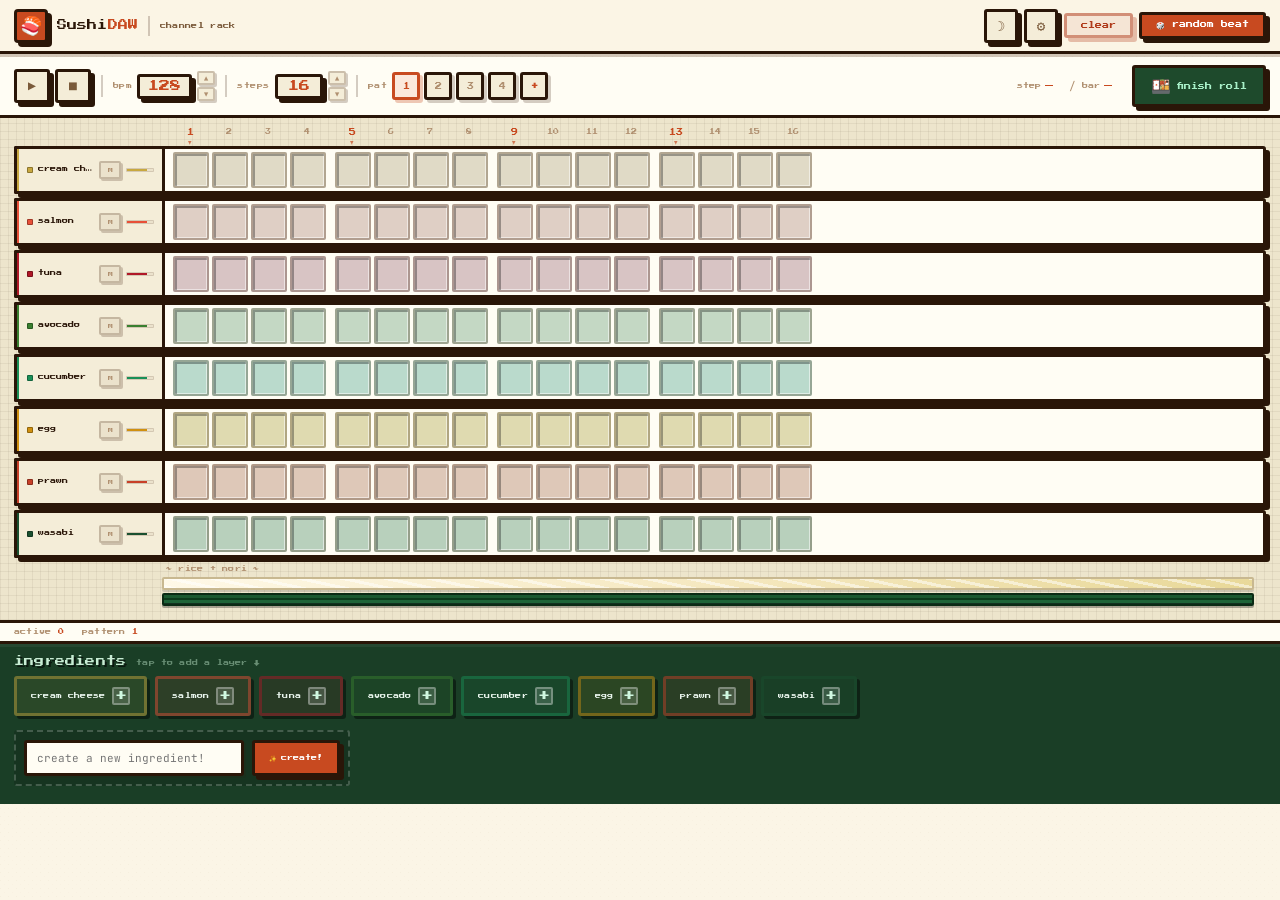
==== index.html @ 545ad185 "modified files to introduce pixel logic" ====
<!DOCTYPE html>
<html lang="en" data-theme="light">
<head>
    <meta charset="UTF-8"/>
    <meta name="viewport" content="width=device-width, initial-scale=1.0, maximum-scale=1.0"/>
    <title>SushiDAW</title>
    <link rel="preconnect" href="https://fonts.googleapis.com"/>
    <link href="https://fonts.googleapis.com/css2?family=Press+Start+2P&family=Fraunces:ital,opsz,wght@0,9..144,300;0,9..144,600;1,9..144,400&family=Caveat:wght@500;700&family=Instrument+Sans:wght@400;500;600&family=JetBrains+Mono:wght@400;500&display=swap" rel="stylesheet"/>
    <link rel="stylesheet" href="css/base.css"/>
    <link rel="stylesheet" href="css/ingredients.css"/>
    <link rel="stylesheet" href="css/animations.css"/>
</head>
<body>

<!-- ══ TOPBAR ══ -->
<header class="topbar">
    <div class="logo">
        <div class="logo-mark wobble-hover">🍣</div>
        <span class="logo-word">Sushi<em>DAW</em></span>
    </div>
    <div class="topbar-divider"></div>
    <span class="topbar-sub">channel rack</span>
    <div class="topbar-right">
        <button class="icon-pill wobble-hover" onclick="UI.toggleTheme()" title="Toggle theme"><span id="theme-icon">☽</span></button>
        <button class="icon-pill wobble-hover" onclick="UI.toggleSettings()" title="Settings">⚙</button>
        <button class="pill danger" onclick="App.clearAll()">clear</button>
        <button class="pill accent wobble-hover" onclick="App.randomise()">🎲 random beat</button>
    </div>
</header>

<!-- ══ SETTINGS DRAWER ══ -->
<div id="piano-roll-overlay" class="hidden">
    <div class="piano-roll-header">
        <span>Ingredient Editor</span>
        <button class="done-btn" onclick="closePianoRoll()">Done</button>
    </div>
    <div class="piano-roll-grid-container">
        <div class="piano-keys-sidebar"></div>
        <div id="piano-roll-grid"></div>
    </div>
</div>

<!-- ── Settings drawer (Gemini key lives here, no label) ── -->
<div class="settings-drawer" id="settings-drawer" aria-hidden="true">
    <div class="settings-inner">
        <label class="settings-label">Gemini key</label>
        <input class="settings-input" id="gemini-key" type="password" placeholder="AIza…" autocomplete="off" spellcheck="false"/>
        <span class="settings-hint">✦ whispers beat ideas in the background</span>
    </div>
</div>

<!-- ══ TRANSPORT ══ -->
<div class="transport">
    <div class="tgroup">
        <button class="t-btn play-btn" id="btn-play" onclick="App.togglePlay()">▶</button>
        <button class="t-btn" onclick="App.stop()">■</button>
    </div>
    <div class="tdivider"></div>
    <div class="tgroup">
        <span class="tparam">bpm</span>
        <div class="tnum" id="bpm-display">128</div>
        <div class="tnudge-col">
            <button class="tnudge" id="bpm-up" onclick="App.nudgeBpm(1)">▲</button>
            <button class="tnudge" id="bpm-dn" onclick="App.nudgeBpm(-1)">▼</button>
        </div>
    </div>
    <div class="tdivider"></div>
    <div class="tgroup">
        <span class="tparam">steps</span>
        <div class="tnum" id="steps-display">16</div>
        <div class="tnudge-col">
            <button class="tnudge" onclick="App.nudgeSteps(8)">▲</button>
            <button class="tnudge" onclick="App.nudgeSteps(-8)">▼</button>
        </div>
    </div>
    <div class="tdivider"></div>
    <div class="tgroup">
        <span class="tparam">pat</span>
        <div class="pat-btns" id="pat-btns"></div>
    </div>
    <div class="t-spacer"></div>
    <div class="step-readout">
        <span class="readout-label">step</span>
        <span class="readout-val" id="r-step">—</span>
        <span class="readout-sep">/</span>
        <span class="readout-label">bar</span>
        <span class="readout-val" id="r-bar">—</span>
    </div>
    <!-- BIG FINISH BUTTON -->
    <button class="finish-btn" id="finish-btn" onclick="Roll.trigger()">
        <span class="finish-stamp">🍱</span> finish roll
    </button>
</div>

<!-- ══ RACK AREA ══ -->
<div class="rack-area" id="rack-area">
    <div class="rack-scroll" id="rack-scroll">
        <div class="step-header" id="step-header"></div>
        <div class="rack" id="rack"></div>
        <!-- Rice + Nori base sits directly under ingredients -->
        <div class="rack-sushi-base" aria-hidden="true">
            <div class="rsb-inner">
                <div class="rsb-label">~ rice + nori ~</div>
                <div class="rsb-bars">
                    <div class="rsb-bar rsb-rice"></div>
                    <div class="rsb-bar rsb-nori"></div>
                </div>
            </div>
        </div>
    </div>
</div>

<!-- ══ STATUS STRIP ══ -->
<div class="status-strip">
    <div class="status-item">active <span id="stat-active">0</span></div>
    <div class="status-item">pattern <span id="stat-pat">1</span></div>
    <div class="status-item gemini-pulse" id="gemini-indicator" style="display:none">
        <span class="gem-dot">✦</span> suggestions — click ghost cells to accept
    </div>
</div>

<!-- ══ INGREDIENT SHELF ══ -->
<div class="ingredient-shelf">
    <div class="shelf-heading">
        <span class="shelf-title">ingredients</span>
        <span class="shelf-sub">tap to add a layer ↓</span>
    </div>
    <div class="shelf-pills" id="shelf-pills"></div>
    <div class="ai-ingredient-container">
        <div class="ai-input-wrapper">
            <input type="text" id="ai-ing-input" class="settings-input ai-field" placeholder="create a new ingredient!" autocomplete="off">
            <button class="pill accent ai-create-btn wobble-hover" onclick="GeminiSuggest.generateIngredient(document.getElementById('ai-ing-input').value)">
                <span>✨</span> create!
            </button>
        </div>
    </div>

</div>

<!-- ══ SUSHI ROLL MODAL ══ -->
<div class="roll-overlay" id="roll-overlay">
    <div class="roll-modal" id="roll-modal">
        <div class="roll-modal-header">
            <span class="roll-modal-title" id="roll-modal-title">rolling your sushi…</span>
        </div>
        <div class="roll-stage" id="roll-stage">
            <canvas id="roll-canvas" width="400" height="400"></canvas>
        </div>
        <div class="roll-modal-footer" id="roll-footer" style="display:none">
            <div class="roll-name" id="roll-name"></div>
            <div class="roll-ingredients" id="roll-ingredients"></div>
            <button class="pill accent roll-close-btn" onclick="Roll.close()">🎉 eat it!</button>
            <button class="pill" onclick="Roll.close()">back to editing</button>
        </div>
    </div>
</div>

<script src="js/audio.js"></script>
<script src="js/gemini.js"></script>
<script src="js/roll.js"></script>
<script src="js/app.js"></script>
</body>
</html>
---- css/base.css ----
/* ══════════════════════
   base.css  —  SushiDAW (Pixel Art Edition)
   ══════════════════════ */

*, *::before, *::after { box-sizing: border-box; margin: 0; padding: 0; }
button { font-family: inherit; cursor: pointer; border: none; background: none; }
input  { font-family: inherit; }

:root {
  --font-pixel:   'Press Start 2P', monospace;
  --font-display: 'Fraunces', serif;
  --font-mono:    'JetBrains Mono', monospace;
}

[data-theme="light"] {
  --bg:             #FBF5E6;
  --bg-tex:         url("data:image/svg+xml,%3Csvg xmlns='http://www.w3.org/2000/svg' width='8' height='8'%3E%3Crect width='8' height='8' fill='%23FBF5E6'/%3E%3Crect x='0' y='0' width='1' height='1' fill='%23E8DCC8' opacity='.28'/%3E%3Crect x='4' y='4' width='1' height='1' fill='%23E8DCC8' opacity='.15'/%3E%3C/svg%3E");
  --surface:        #FFFDF4;
  --surface2:       #F4EDD8;
  --surface3:       #EBE2CC;
  --ink:            #2A1608;
  --ink2:           #7A5A3A;
  --ink3:           #B09070;
  --accent:         #C84A20;
  --accent-soft:    #FBE8DC;
  --accent-border:  rgba(200,74,32,0.30);
  --border:         rgba(60,30,10,0.13);
  --border2:        rgba(60,30,10,0.22);
  --rack-bg:        #EDE5CC;
  --cell-off:       #D0C8AC;
  --cell-border:    rgba(60,30,10,0.28);
  --slot-dark:      rgba(0,0,0,0.32);
  --slot-light:     rgba(255,255,255,0.52);
  --ghost-bg:       rgba(200,74,32,0.10);
  --ghost-border:   rgba(200,74,32,0.45);
  --shelf-bg:       #1A3E26;
  --shelf-ink:      #C8ECD4;
  --sketch-border:  3px solid #2A1608;
  --pixel-shadow:   4px 4px 0 #2A1608;
  --topbar-bg:      rgba(251,245,230,0.97);
  --game-border:    3px solid #2A1608;
  --rack-grid:      rgba(42,22,8,0.06);
}

[data-theme="dark"] {
  --bg:             #1A1008;
  --bg-tex:         url("data:image/svg+xml,%3Csvg xmlns='http://www.w3.org/2000/svg' width='8' height='8'%3E%3Crect width='8' height='8' fill='%231A1008'/%3E%3Crect x='0' y='0' width='1' height='1' fill='%23332010' opacity='.4'/%3E%3Crect x='4' y='4' width='1' height='1' fill='%23332010' opacity='.25'/%3E%3C/svg%3E");
  --surface:        #251808;
  --surface2:       #321E0C;
  --surface3:       #3E2A14;
  --ink:            #F0E6D0;
  --ink2:           #AA8860;
  --ink3:           #6A5040;
  --accent:         #E8602A;
  --accent-soft:    #2A1408;
  --accent-border:  rgba(232,96,42,0.35);
  --border:         rgba(255,210,150,0.10);
  --border2:        rgba(255,210,150,0.18);
  --rack-bg:        #1A1206;
  --cell-off:       #241608;
  --cell-border:    rgba(255,200,130,0.18);
  --slot-dark:      rgba(0,0,0,0.55);
  --slot-light:     rgba(255,255,255,0.07);
  --ghost-bg:       rgba(232,96,42,0.12);
  --ghost-border:   rgba(232,96,42,0.50);
  --shelf-bg:       #0A1C10;
  --shelf-ink:      #70C090;
  --sketch-border:  3px solid rgba(255,210,150,0.35);
  --pixel-shadow:   4px 4px 0 rgba(0,0,0,0.8);
  --topbar-bg:      rgba(26,16,8,0.98);
  --game-border:    3px solid rgba(255,210,150,0.35);
  --rack-grid:      rgba(255,210,150,0.04);
}

html, body {
  width: 100%; min-height: 100vh;
  background: var(--bg);
  background-image: var(--bg-tex);
  color: var(--ink);
  font-family: var(--font-mono);
  font-size: 13px;
  overflow-x: hidden;
  transition: background 0.3s, color 0.3s;
}

/* ════ TOPBAR ════ */
.topbar {
  position: sticky; top: 0; z-index: 200;
  height: 54px;
  background: var(--topbar-bg);
  border-bottom: var(--sketch-border);
  display: flex; align-items: center;
  padding: 0 14px; gap: 10px;
  transition: background 0.3s;
  box-shadow: 0 3px 0 var(--border2);
}
.logo { display: flex; align-items: center; gap: 9px; }
.logo-mark {
  width: 34px; height: 34px; border-radius: 4px;
  background: var(--accent);
  display: flex; align-items: center; justify-content: center;
  font-size: 18px; line-height: 1;
  border: var(--game-border);
  box-shadow: var(--pixel-shadow);
  transition: all 0.08s;
}
.logo-mark:hover { transform: translate(-2px,-2px); box-shadow: 6px 6px 0 var(--ink); }
.logo-word {
  font-family: var(--font-pixel);
  font-size: 10px; color: var(--ink);
  letter-spacing: 0.01em; line-height: 1.5;
}
.logo-word em { font-style: normal; color: var(--accent); }
.topbar-divider { width: 2px; height: 20px; background: var(--border2); flex-shrink: 0; }
.topbar-sub { font-family: var(--font-pixel); font-size: 6px; color: var(--ink2); letter-spacing: 0.05em; }
.topbar-right { margin-left: auto; display: flex; align-items: center; gap: 6px; }

/* ════ PIXEL BUTTONS ════ */
.icon-pill {
  width: 34px; height: 34px; border-radius: 3px;
  border: var(--game-border);
  background: var(--surface2);
  font-size: 14px; color: var(--ink2);
  display: flex; align-items: center; justify-content: center;
  box-shadow: var(--pixel-shadow);
  transition: all 0.08s;
}
.icon-pill:hover { background: var(--surface3); transform: translate(-2px,-2px); box-shadow: 6px 6px 0 var(--ink); }
.icon-pill:active { transform: translate(2px,2px); box-shadow: 2px 2px 0 var(--ink); }

.pill {
  padding: 6px 14px; border-radius: 3px;
  border: var(--game-border);
  background: var(--surface2);
  font-family: var(--font-pixel); font-size: 7px; color: var(--ink2);
  box-shadow: var(--pixel-shadow);
  transition: all 0.08s;
  white-space: nowrap;
}
.pill:hover { background: var(--surface3); transform: translate(-2px,-2px); box-shadow: 6px 6px 0 var(--ink); }
.pill:active { transform: translate(3px,3px); box-shadow: 1px 1px 0 var(--ink); }
.pill.accent {
  background: var(--accent); color: white; border-color: var(--ink);
  box-shadow: var(--pixel-shadow);
  animation: floatBtn 3s ease-in-out infinite;
}
.pill.accent:hover { filter: brightness(1.1); transform: translate(-2px,-2px); box-shadow: 6px 6px 0 var(--ink); animation-play-state: paused; }
.pill.accent:active { transform: translate(3px,3px); box-shadow: 1px 1px 0 var(--ink); }
.pill.danger { color: #b03a1a; border-color: rgba(176,58,26,0.5); background: rgba(176,58,26,0.08); box-shadow: 4px 4px 0 rgba(176,58,26,0.3); }
.pill.danger:hover { background: rgba(176,58,26,0.16); transform: translate(-2px,-2px); box-shadow: 6px 6px 0 rgba(176,58,26,0.4); }

/* ════ FINISH BUTTON ════ */
.finish-btn {
  display: flex; align-items: center; gap: 6px;
  padding: 8px 16px; border-radius: 3px;
  background: #1E4A2C; color: #A8F0C8;
  border: var(--game-border);
  font-family: var(--font-pixel); font-size: 7px;
  box-shadow: var(--pixel-shadow);
  transition: transform 0.08s, box-shadow 0.08s;
  flex-shrink: 0;
  animation: floatFinish 2s ease-in-out infinite;
}
.finish-btn:hover { background: #154022; transform: translate(-2px,-4px); box-shadow: 6px 8px 0 var(--ink); animation-play-state: paused; }
.finish-btn:active { transform: translate(3px,3px); box-shadow: 1px 1px 0 var(--ink); }
.finish-stamp { font-size: 16px; animation: rollBounce 2.5s ease-in-out infinite; }

/* ════ SETTINGS DRAWER ════ */
.settings-drawer { max-height: 0; overflow: hidden; transition: max-height 0.24s ease, opacity 0.2s; opacity: 0; background: var(--surface); border-bottom: var(--sketch-border); }
.settings-drawer.open { max-height: 70px; opacity: 1; }
.settings-inner { display: flex; align-items: center; gap: 10px; padding: 10px 16px; }
.settings-label { font-family: var(--font-pixel); font-size: 7px; color: var(--ink2); white-space: nowrap; }
.settings-input {
  padding: 6px 10px; border-radius: 3px;
  border: var(--game-border); background: var(--surface2);
  font-family: var(--font-mono); font-size: 11px; color: var(--ink);
  outline: none; width: 220px;
  box-shadow: 2px 2px 0 var(--border);
  transition: border-color 0.15s;
}
.settings-input:focus { border-color: var(--accent); }
.settings-hint { font-family: var(--font-pixel); font-size: 6px; color: var(--ink3); }

/* ════ TRANSPORT — HUD ════ */
.transport {
  background: var(--surface);
  border-bottom: var(--sketch-border);
  padding: 8px 14px;
  display: flex; align-items: center; gap: 10px; flex-wrap: wrap;
  transition: background 0.3s;
}
.tgroup { display: flex; align-items: center; gap: 5px; }
.tdivider { width: 2px; height: 22px; background: var(--border2); flex-shrink: 0; }
.t-spacer { flex: 1; min-width: 8px; }
.t-btn {
  width: 36px; height: 34px; border-radius: 3px;
  border: var(--game-border); background: var(--surface2);
  font-size: 13px; color: var(--ink2);
  display: flex; align-items: center; justify-content: center;
  box-shadow: var(--pixel-shadow);
  transition: all 0.08s;
}
.t-btn:hover { background: var(--surface3); transform: translate(-1px,-2px); box-shadow: 5px 6px 0 var(--ink); }
.t-btn:active { transform: translate(2px,2px); box-shadow: 2px 2px 0 var(--ink); }
.t-btn.playing { background: var(--accent); color: white; border-color: var(--ink); animation: playPulse 0.8s ease-in-out infinite; }

.tparam { font-family: var(--font-pixel); font-size: 6px; color: var(--ink3); letter-spacing: 0.08em; }
.tnum {
  font-family: var(--font-pixel); font-size: 11px;
  background: var(--surface2); border: var(--game-border);
  border-radius: 3px; padding: 4px 8px; min-width: 48px;
  text-align: center; color: var(--accent);
  box-shadow: var(--pixel-shadow);
}
.tnudge-col { display: flex; flex-direction: column; gap: 2px; }
.tnudge {
  width: 18px; height: 14px; border-radius: 2px;
  border: 2px solid var(--border2); background: var(--surface2);
  font-size: 7px; color: var(--ink3);
  display: flex; align-items: center; justify-content: center;
  box-shadow: 2px 2px 0 var(--border2);
  transition: all 0.08s;
}
.tnudge:hover { background: var(--surface3); color: var(--ink); transform: translate(-1px,-1px); box-shadow: 3px 3px 0 var(--border2); }
.tnudge:active { transform: translate(1px,1px); box-shadow: none; }

.pat-btns { display: flex; gap: 4px; }
.pat-btn {
  width: 28px; height: 28px; border-radius: 3px;
  border: var(--game-border); background: var(--surface2);
  font-family: var(--font-pixel); font-size: 7px; color: var(--ink3);
  display: flex; align-items: center; justify-content: center;
  box-shadow: 3px 3px 0 var(--border2);
  transition: all 0.08s;
}
.pat-btn:hover { background: var(--surface3); transform: translate(-1px,-1px); box-shadow: 4px 4px 0 var(--border2); }
.pat-btn.active { background: var(--accent-soft); border-color: var(--accent); color: var(--accent); box-shadow: 3px 3px 0 var(--accent-border); }

.step-readout { display: flex; align-items: center; gap: 4px; }
.readout-label { font-family: var(--font-pixel); font-size: 6px; color: var(--ink3); }
.readout-val { font-family: var(--font-pixel); font-size: 8px; color: var(--accent); min-width: 18px; }
.readout-sep { color: var(--ink3); font-size: 11px; margin: 0 2px; }

/* ════ RACK — Game Board ════ */
.rack-area {
  padding: 10px 14px 0;
  overflow-x: auto;
  background: var(--rack-bg);
  background-image:
    repeating-linear-gradient(90deg, var(--rack-grid) 0, var(--rack-grid) 1px, transparent 1px, transparent 8px),
    repeating-linear-gradient(0deg, var(--rack-grid) 0, var(--rack-grid) 1px, transparent 1px, transparent 8px);
  flex: 1;
  transition: background 0.3s;
}
.rack-scroll { min-width: 480px; }

.step-header { display: flex; padding-left: var(--label-w, 148px); margin-bottom: 4px; }
.step-grp-h { display: flex; gap: 3px; }
.step-grp-h + .step-grp-h { margin-left: 6px; }
.step-num {
  text-align: center;
  font-family: var(--font-pixel); font-size: 6px; color: var(--ink3);
  line-height: 1.4; position: relative;
}
.step-num.beat { color: var(--accent); font-size: 7px; }
.step-num.beat::after {
  content: '▼'; position: absolute; bottom: -5px; left: 50%;
  transform: translateX(-50%); font-size: 4px; color: var(--accent); opacity: 0.7;
}

/* ── CHANNEL ROW — Ingredient Card ── */
.channel-row {
  display: flex; align-items: stretch;
  margin-bottom: 4px;
  background: var(--surface);
  border: var(--game-border);
  border-radius: 3px;
  box-shadow: var(--pixel-shadow);
  transition: transform 0.08s, box-shadow 0.08s, background 0.3s;
  position: relative;
  overflow: visible;
}
.channel-row:hover { transform: translate(-1px,-1px); box-shadow: 5px 5px 0 var(--ink); }
/* Color stripe on left side */
.channel-row::before {
  content: '';
  position: absolute;
  left: -3px; top: -3px; bottom: -3px;
  width: 5px; border-radius: 2px 0 0 2px;
  background: var(--row-accent, var(--accent));
  border: var(--game-border); border-right: none;
  z-index: 1;
}

.ch-label {
  display: flex; align-items: center; gap: 5px;
  padding: 0 8px 0 10px; height: 42px;
  width: var(--label-w, 148px); min-width: var(--label-w, 148px);
  border-right: var(--game-border);
  background: var(--surface2);
  flex-shrink: 0;
  transition: background 0.3s;
}
.ch-dot { width: 6px; height: 6px; border-radius: 1px; flex-shrink: 0; border: 1px solid rgba(0,0,0,0.3); }
.ch-emoji { font-size: 15px; flex-shrink: 0; line-height: 1; }
.ch-name {
  font-family: var(--font-pixel); font-size: 6px;
  color: var(--ink); flex: 1;
  white-space: nowrap; overflow: hidden; text-overflow: ellipsis; line-height: 1.6;
}
.ch-instance-badge {
  font-family: var(--font-pixel); font-size: 5px; color: var(--ink3);
  background: var(--surface3); border-radius: 2px; padding: 2px 3px; border: 1px solid var(--border);
}
.mute-btn {
  width: 22px; height: 18px; border-radius: 2px;
  border: 2px solid var(--border2); background: var(--surface3);
  font-family: var(--font-pixel); font-size: 5px; color: var(--ink3);
  display: flex; align-items: center; justify-content: center;
  box-shadow: 2px 2px 0 var(--border2); transition: all 0.08s; flex-shrink: 0;
}
.mute-btn:hover { color: var(--ink); transform: translate(-1px,-1px); box-shadow: 3px 3px 0 var(--border2); }
.mute-btn.muted { background: rgba(160,30,30,0.2); border-color: rgba(160,30,30,0.5); color: #c03030; }
.remove-btn {
  width: 18px; height: 18px; border-radius: 2px;
  border: 2px solid var(--border2); background: var(--surface3);
  font-size: 10px; color: var(--ink3); line-height: 1;
  display: flex; align-items: center; justify-content: center;
  flex-shrink: 0; box-shadow: 2px 2px 0 var(--border2); transition: all 0.08s;
}
.remove-btn:hover { background: rgba(160,30,30,0.2); color: #c03030; border-color: rgba(160,30,30,0.5); }

/* Volume */
.vol-wrap { position: relative; width: 28px; height: 16px; cursor: ew-resize; flex-shrink: 0; }
.vol-track { position: absolute; top: 6px; left: 0; right: 0; height: 4px; border-radius: 1px; background: var(--surface3); overflow: hidden; border: 1px solid var(--border); }
.vol-fill { height: 100%; }
.vol-thumb {
  position: absolute; top: 2px; width: 10px; height: 10px; border-radius: 1px;
  background: var(--surface); border: 2px solid var(--border2);
  transform: translateX(-50%); cursor: ew-resize; box-shadow: 1px 1px 0 var(--border2);
}

/* ════ CELLS — RPG Item Slots ════ */
.ch-steps { display: flex; align-items: center; padding: 0 8px; gap: 3px; flex: 1; }
.step-grp { display: flex; gap: 3px; }
.step-grp + .step-grp { margin-left: 6px; }

.cell {
  aspect-ratio: 1;
  border-radius: 2px;
  background: var(--cell-off);
  border: 2px solid var(--cell-border);
  cursor: pointer;
  position: relative; overflow: hidden;
  box-shadow:
    inset 2px 2px 0 var(--slot-dark),
    inset -1px -1px 0 var(--slot-light);
  transition: transform 0.07s, filter 0.09s, outline 0.06s;
  flex-shrink: 0;
}
.cell:hover:not(.ghost) {
  outline: 2px solid rgba(255,255,255,0.85);
  outline-offset: -2px;
  filter: brightness(1.18);
}
.cell.on {
  border-color: transparent;
  box-shadow: inset 0 2px 0 rgba(255,255,255,0.35), 0 2px 0 rgba(0,0,0,0.25);
}
.cell.on::after {
  content: ''; position: absolute; top: 0; left: 0; right: 0; height: 38%;
  background: linear-gradient(180deg, rgba(255,255,255,0.28) 0%, transparent 100%);
  pointer-events: none;
}
.cell.playing {
  outline: 3px solid #ffffff;
  outline-offset: -2px;
  filter: brightness(1.4) saturate(1.4);
  transform: scale(1.1);
  z-index: 2;
  box-shadow: inset 0 2px 0 rgba(255,255,255,0.4), 0 0 14px rgba(255,200,80,0.55);
}
.cell.playing-off { filter: brightness(0.65); outline: none; }
.cell.bounce { animation: slotBounce 0.14s ease-out; }

.cell.ghost {
  background: var(--ghost-bg) !important;
  border: 2px dashed var(--ghost-border) !important;
  box-shadow: none !important;
  animation: ghostPulse 1.8s ease-in-out infinite;
}
.cell.ghost:hover { filter: brightness(1.3); outline: 2px solid var(--accent); outline-offset: -2px; }

/* ════ SUSHI BASE under rack ════ */
.rack-sushi-base {
  padding: 4px 0 14px;
}
.rsb-inner {
  padding: 0 8px 0 var(--label-w, 148px);
  display: flex; flex-direction: column; gap: 0;
}
.rsb-label {
  font-family: var(--font-pixel); font-size: 6px;
  color: var(--ink3); margin-bottom: 5px; padding-left: 4px; letter-spacing: 0.04em;
}
.rsb-bars { display: flex; flex-direction: column; gap: 3px; padding-right: 4px; }
.rsb-bar {
  height: 13px; width: 100%; border-radius: 2px; border: 2px solid var(--ink);
}
.rsb-rice {
  background:
    repeating-linear-gradient(12deg, rgba(255,255,255,0.5) 0px, rgba(255,255,255,0.5) 3px, transparent 3px, transparent 9px),
    linear-gradient(160deg, #FFF9E8 0%, #F5E8C0 50%, #E8D898 100%);
  border-color: #C8B890;
  box-shadow: 0 2px 0 rgba(0,0,0,0.15);
}
.rsb-nori {
  background:
    repeating-linear-gradient(180deg, #1A5830 0px, #1A5830 3px, #0C3A1C 3px, #0C3A1C 5px, #1E6438 5px, #1E6438 8px, #123220 8px, #123220 10px);
  border-color: #0A2A14;
  box-shadow: 0 2px 0 rgba(0,0,0,0.3);
}

/* ════ STATUS STRIP ════ */
.status-strip {
  display: flex; align-items: center; gap: 18px;
  padding: 6px 14px;
  border-top: var(--sketch-border);
  background: var(--surface);
  font-family: var(--font-pixel); font-size: 6px; color: var(--ink3);
  letter-spacing: 0.04em; transition: background 0.3s;
}
.status-item span { color: var(--accent); }
.gemini-pulse { color: var(--accent); animation: gemFade 2.5s ease-in-out infinite; }
.gem-dot { font-size: 9px; margin-right: 3px; }

/* ════ INGREDIENT SHELF — Game Shop ════ */
.ingredient-shelf {
  background: var(--shelf-bg);
  padding: 12px 14px 14px;
  border-top: var(--game-border);
  box-shadow: inset 0 3px 0 rgba(255,255,255,0.05);
}
.shelf-heading { display: flex; align-items: baseline; gap: 10px; margin-bottom: 10px; }
.shelf-title {
  font-family: var(--font-pixel); font-size: 10px;
  color: var(--shelf-ink); letter-spacing: 0.02em;
  text-shadow: 2px 2px 0 rgba(0,0,0,0.6);
}
.shelf-sub { font-family: var(--font-pixel); font-size: 6px; color: rgba(200,240,210,0.45); letter-spacing: 0.03em; }

.shelf-pills { display: flex; flex-wrap: wrap; gap: 8px; margin-bottom: 14px; }
.shelf-pill {
  display: flex; align-items: center; gap: 7px;
  padding: 8px 14px; border-radius: 3px;
  background: rgba(255,255,255,0.08);
  border: 3px solid rgba(255,255,255,0.28);
  cursor: pointer;
  font-family: var(--font-pixel); font-size: 6px;
  color: #E8F4EC;
  box-shadow: 3px 3px 0 rgba(0,0,0,0.45);
  position: relative; overflow: hidden;
  letter-spacing: 0.03em;
  animation: floatPill 3.4s ease-in-out infinite;
}
.shelf-pill:nth-child(2n)   { animation-delay: 0.5s; }
.shelf-pill:nth-child(3n)   { animation-delay: 1.0s; }
.shelf-pill:nth-child(4n)   { animation-delay: 1.5s; }
.shelf-pill:nth-child(5n)   { animation-delay: 0.7s; }
.shelf-pill:nth-child(6n)   { animation-delay: 1.2s; }
.shelf-pill:nth-child(7n)   { animation-delay: 0.3s; }
.shelf-pill:nth-child(8n)   { animation-delay: 1.8s; }
.shelf-pill:hover {
  background: rgba(255,255,255,0.20);
  transform: translate(-2px,-4px);
  box-shadow: 5px 7px 0 rgba(0,0,0,0.5);
  animation-play-state: paused;
}
.shelf-pill:hover::after {
  content: ''; position: absolute; inset: 0;
  background: rgba(255,255,255,0.07); pointer-events: none;
}
.shelf-pill:active { transform: translate(2px,2px); box-shadow: 1px 1px 0 rgba(0,0,0,0.4); }
.shelf-pill-emoji { font-size: 20px; line-height: 1; }
.shelf-pill-name  { font-size: 6px; line-height: 1.5; }
.shelf-pill-add {
  width: 18px; height: 18px; border-radius: 2px;
  background: rgba(255,255,255,0.14);
  display: flex; align-items: center; justify-content: center;
  font-size: 12px; color: #D0F8E0;
  border: 2px solid rgba(255,255,255,0.3); flex-shrink: 0;
}
.shelf-pill-count {
  position: absolute; top: -5px; right: -5px;
  width: 17px; height: 17px; border-radius: 2px;
  background: var(--accent); color: white;
  font-family: var(--font-pixel); font-size: 6px;
  display: flex; align-items: center; justify-content: center;
  border: 2px solid var(--shelf-bg);
  opacity: 0; transition: opacity 0.15s;
  box-shadow: 2px 2px 0 rgba(0,0,0,0.5);
}
.shelf-pill-count.visible { opacity: 1; }

.ai-ingredient-container { margin-bottom: 4px; display: flex; justify-content: flex-start; }
.ai-input-wrapper {
  display: flex; gap: 8px;
  background: rgba(0,0,0,0.15); padding: 8px;
  border-radius: 3px; border: 2px dashed rgba(255,255,255,0.2);
}
.ai-field { width: 220px !important; height: 36px; font-size: 11px !important; border-radius: 3px !important; background: var(--surface) !important; }
.ai-create-btn { height: 36px; display: flex; align-items: center; gap: 5px; cursor: pointer; font-size: 6px !important; padding: 0 14px !important; }
[data-theme="dark"] .ai-input-wrapper { background: rgba(255,255,255,0.03); }

/* ════ ROLL MODAL — Game Reward Screen ════ */
.roll-overlay {
  position: fixed; inset: 0; z-index: 1000;
  background: rgba(20,10,4,0.88);
  display: flex; align-items: center; justify-content: center;
  opacity: 0; pointer-events: none; transition: opacity 0.3s;
}
.roll-overlay.active { opacity: 1; pointer-events: all; }
.roll-modal {
  background: var(--surface);
  border: 4px solid var(--ink);
  border-radius: 3px;
  box-shadow: 8px 8px 0 var(--ink);
  max-width: 480px; width: 94vw; overflow: hidden;
  transform: scale(0.8) translateY(20px);
  transition: transform 0.35s cubic-bezier(0.34,1.56,0.64,1);
}
.roll-overlay.active .roll-modal { transform: scale(1) translateY(0); }
.roll-modal-header {
  padding: 14px 20px 10px;
  border-bottom: 3px solid var(--border);
  text-align: center; background: var(--surface2);
}
.roll-modal-title {
  font-family: var(--font-pixel); font-size: 9px; color: var(--ink);
  letter-spacing: 0.03em;
}
.roll-stage {
  padding: 10px 0; display: flex; align-items: center; justify-content: center;
  background: var(--surface2); min-height: 320px;
}
#roll-canvas { max-width: 100%; border-radius: 2px; }
.roll-modal-footer {
  padding: 14px 20px 18px; text-align: center;
  display: flex; flex-direction: column; align-items: center; gap: 8px;
  border-top: 3px solid var(--border); background: var(--surface);
}
.roll-name {
  font-family: var(--font-pixel); font-size: 13px; color: var(--accent);
  animation: rollNamePop 0.5s cubic-bezier(0.34,1.56,0.64,1) both;
  text-shadow: 2px 2px 0 var(--ink);
}
.roll-ingredients { font-family: var(--font-pixel); font-size: 7px; color: var(--ink2); line-height: 1.9; letter-spacing: 0.04em; }
.roll-close-btn { margin-top: 6px; }

/* ── Piano Roll ── */
#piano-roll-overlay {
  position: fixed; top: 50%; left: 50%; transform: translate(-50%,-50%);
  width: 80vw; height: 60vh;
  background: var(--surface); border: 4px solid var(--ink); border-radius: 3px;
  z-index: 2000; display: flex; flex-direction: column; box-shadow: 8px 8px 0 var(--ink);
}
.piano-roll-grid-container { display: flex; flex: 1; overflow: auto; }
.piano-keys-sidebar { display: flex; flex-direction: column; background: var(--surface2); border-right: var(--game-border); }
.piano-key { flex: 1; display: flex; align-items: center; justify-content: center; font-family: var(--font-pixel); font-size: 6px; border-bottom: 1px solid var(--border); min-width: 50px; color: var(--ink2); }
.piano-key.black { background: var(--ink); color: var(--bg); }
#piano-roll-grid { display: grid; grid-template-rows: repeat(12,1fr); gap: 2px; background: var(--rack-bg); padding: 8px; flex: 1; min-width: 800px; }
#piano-roll-grid .sub-cell.active { background: var(--row-color, var(--accent)); filter: brightness(1.1); border: 1px solid rgba(0,0,0,0.2); }
.sub-cell { background: var(--cell-off); border-radius: 2px; cursor: pointer; transition: background 0.08s; border: 1px solid var(--cell-border); box-shadow: inset 1px 1px 0 var(--slot-dark); }
.sub-cell:hover { background: var(--surface3); }
.sub-cell.active { background: var(--accent); box-shadow: inset 0 1px 0 rgba(255,255,255,0.3); }
.piano-roll-header { padding: 12px 20px; display: flex; justify-content: space-between; align-items: center; border-bottom: var(--game-border); background: var(--surface2); }
.piano-roll-header span { font-family: var(--font-pixel); font-size: 8px; color: var(--ink); }
.done-btn { font-family: var(--font-pixel); font-size: 7px; padding: 6px 12px; border-radius: 3px; background: var(--accent); color: white; border: var(--game-border); box-shadow: 3px 3px 0 var(--ink); cursor: pointer; transition: all 0.08s; }
.done-btn:hover { transform: translate(-1px,-1px); box-shadow: 4px 4px 0 var(--ink); }
.done-btn:active { transform: translate(2px,2px); box-shadow: 1px 1px 0 var(--ink); }
.hidden { display: none !important; }

.cell.ghost[data-ch="0"] { background: rgba(232,216,154,0.20) !important; }
.cell.ghost[data-ch="1"] { background: rgba(240,96,64,0.15) !important; }
.cell.ghost[data-ch="2"] { background: rgba(200,32,64,0.15) !important; }
.cell.ghost[data-ch="3"] { background: rgba(74,154,58,0.15) !important; }
.cell.ghost[data-ch="4"] { background: rgba(90,184,104,0.15) !important; }
.cell.ghost[data-ch="5"] { background: rgba(255,204,34,0.18) !important; }
.cell.ghost[data-ch="6"] { background: rgba(240,112,80,0.15) !important; }
.cell.ghost[data-ch="7"] { background: rgba(26,80,48,0.18) !important; }

/* ════ RESPONSIVE ════ */
:root { --label-w: 148px; }
@media (max-width: 600px) {
  :root { --label-w: 108px; }
  .topbar, .transport, .rack-area, .status-strip, .ingredient-shelf { padding-left: 10px; padding-right: 10px; }
  .finish-btn { padding: 6px 10px; }
  .finish-stamp { display: none; }
  .logo-word { font-size: 7px; }
}
@media (max-width: 420px) {
  :root { --label-w: 80px; }
  .ch-name { font-size: 5px; }
}
---- css/ingredients.css ----
/* ════════════════════════════════════════
   ingredients.css — SushiDAW Pixel Art Edition
   OFF: dark recessed slot tint per ingredient
   ON:  food illustration (same as before, but with pixel slot depth)
   ════════════════════════════════════════ */

/* ─── OFF tints — RPG slot with ingredient tint ─── */
.cell[data-ch="0"] { background: #E0DAC6; } /* cream cheese */
.cell[data-ch="1"] { background: #DFCFC5; } /* salmon */
.cell[data-ch="2"] { background: #D8C4C4; } /* tuna */
.cell[data-ch="3"] { background: #C4D8C4; } /* avocado */
.cell[data-ch="4"] { background: #BADACC; } /* cucumber */
.cell[data-ch="5"] { background: #DFDAB0; } /* egg */
.cell[data-ch="6"] { background: #DEC8B8; } /* prawn */
.cell[data-ch="7"] { background: #B8D0BC; } /* wasabi */

[data-theme="dark"] .cell[data-ch="0"] { background: #2C2416; }
[data-theme="dark"] .cell[data-ch="1"] { background: #2E1A12; }
[data-theme="dark"] .cell[data-ch="2"] { background: #2A1414; }
[data-theme="dark"] .cell[data-ch="3"] { background: #162214; }
[data-theme="dark"] .cell[data-ch="4"] { background: #122018; }
[data-theme="dark"] .cell[data-ch="5"] { background: #2A200E; }
[data-theme="dark"] .cell[data-ch="6"] { background: #2A1A10; }
[data-theme="dark"] .cell[data-ch="7"] { background: #101C12; }

/* ─── ON STATES — pixel food illustrations ─── */

/* Cream Cheese */
.cell.on[data-ch="0"] {
  background:
    repeating-linear-gradient(12deg, rgba(255,255,255,0.38) 0px, rgba(255,255,255,0.38) 3px, transparent 3px, transparent 9px),
    linear-gradient(160deg, #FFF9E8 0%, #F5E8C0 50%, #E8D898 100%);
  border-color: #C8B060 !important;
  border-radius: 2px !important;
}

/* Salmon */
.cell.on[data-ch="1"] {
  background:
    repeating-linear-gradient(-40deg, #FF9C70 0px, #FF9C70 2px, #F0603C 2px, #F0603C 5px, #FF8060 5px, #FF8060 7px, #E84832 7px, #E84832 10px);
  border-color: #C83820 !important;
  border-radius: 2px !important;
}

/* Tuna */
.cell.on[data-ch="2"] {
  background:
    radial-gradient(ellipse 75% 28% at 18% 50%, rgba(230,190,180,0.45) 0%, transparent 100%),
    radial-gradient(ellipse 55% 22% at 72% 28%, rgba(220,175,165,0.38) 0%, transparent 100%),
    radial-gradient(ellipse 48% 18% at 55% 72%, rgba(210,165,155,0.32) 0%, transparent 100%),
    linear-gradient(160deg, #C41E3A 0%, #940C18 45%, #AC1620 70%, #880E18 100%);
  border-color: #680A12 !important;
  border-radius: 2px !important;
}

/* Avocado */
.cell.on[data-ch="3"] {
  background:
    radial-gradient(circle 4px at 50% 52%, #5A3820 0%, #7A4A28 100%),
    radial-gradient(ellipse 38% 55% at 50% 52%, #EEE098 0%, #CEC070 60%, transparent 100%),
    radial-gradient(ellipse 82% 90% at 50% 52%, #68C858 0%, #48A838 55%, #2A6828 100%);
  border-color: #286022 !important;
  border-radius: 2px !important;
}

/* Cucumber */
.cell.on[data-ch="4"] {
  background:
    radial-gradient(circle 2px at 34% 34%, rgba(255,255,255,0.8) 0%, transparent 100%),
    radial-gradient(circle 2px at 66% 34%, rgba(255,255,255,0.8) 0%, transparent 100%),
    radial-gradient(circle 2px at 50% 70%, rgba(255,255,255,0.8) 0%, transparent 100%),
    radial-gradient(ellipse 52% 62% at 50% 50%, #DCF0CC 0%, #AADE8C 55%, transparent 100%),
    radial-gradient(ellipse 92% 96% at 50% 50%, #58C068 0%, #36A850 52%, #1C6830 100%);
  border-color: #185828 !important;
  border-radius: 2px !important;
}

/* Egg */
.cell.on[data-ch="5"] {
  background:
    radial-gradient(ellipse 44% 48% at 52% 56%, #FFCC22 0%, #FF9900 55%, #D87800 100%),
    radial-gradient(ellipse 94% 92% at 50% 50%, #FFFCF0 0%, #FFF4C0 100%);
  border-color: #C09010 !important;
  border-radius: 2px !important;
}

/* Prawn */
.cell.on[data-ch="6"] {
  background:
    radial-gradient(ellipse 72% 82% at 55% 50%, rgba(255,205,185,0.55) 0%, transparent 60%),
    repeating-linear-gradient(92deg, #F07050 0px, #F07050 3px, #D84830 3px, #D84830 6px, #E86040 6px, #E86040 9px, #C84030 9px, #C84030 12px);
  border-color: #B03020 !important;
  border-radius: 2px !important;
}

/* Wasabi */
.cell.on[data-ch="7"] {
  background:
    repeating-linear-gradient(180deg, #1A5830 0px, #1A5830 3px, #0C3A1C 3px, #0C3A1C 5px, #1E6438 5px, #1E6438 8px, #123220 8px, #123220 10px),
    linear-gradient(90deg, rgba(28,80,48,0.7) 0%, transparent 40%, rgba(18,60,32,0.7) 100%);
  border-color: #082814 !important;
  border-radius: 2px !important;
}

/* ─── Ghost Ingredient Hints ─── */
.cell.ghost[data-ch="0"] { background: rgba(232,216,154,0.22) !important; }
.cell.ghost[data-ch="1"] { background: rgba(240,96,64,0.17) !important; }
.cell.ghost[data-ch="2"] { background: rgba(200,32,64,0.17) !important; }
.cell.ghost[data-ch="3"] { background: rgba(74,154,58,0.17) !important; }
.cell.ghost[data-ch="4"] { background: rgba(90,184,104,0.17) !important; }
.cell.ghost[data-ch="5"] { background: rgba(255,204,34,0.20) !important; }
.cell.ghost[data-ch="6"] { background: rgba(240,112,80,0.17) !important; }
.cell.ghost[data-ch="7"] { background: rgba(26,80,48,0.20) !important; }

/* ─── PIANO ROLL sub-cells ─── */
#piano-roll-grid .sub-cell.active {
  background: var(--row-color, var(--accent));
  filter: brightness(1.1);
  border: 1px solid rgba(0,0,0,0.2);
}
---- css/animations.css ----
/* ════════════════════════════════════════
   animations.css  —  SushiDAW Pixel Art Edition
   ════════════════════════════════════════ */

/* ── Slot bounce (item placed) ── */
@keyframes slotBounce {
  0%   { transform: scale(1.2);   }
  60%  { transform: scale(0.95);  }
  100% { transform: scale(1);     }
}

/* ── Ghost cell breathing ── */
@keyframes ghostPulse {
  0%, 100% { opacity: 0.45; transform: scale(0.97); }
  50%       { opacity: 1;   transform: scale(1.03); }
}

/* ── Gemini indicator fade ── */
@keyframes gemFade {
  0%, 100% { opacity: 0.4; }
  50%       { opacity: 1;  }
}

/* ── Logo finish-btn emoji bounce ── */
@keyframes rollBounce {
  0%,100% { transform: rotate(-6deg) scale(1);    }
  40%      { transform: rotate(7deg)  scale(1.18); }
  70%      { transform: rotate(-3deg) scale(0.95); }
}

/* ── FLOATING buttons — gentle hover lift ── */
@keyframes floatBtn {
  0%, 100% { transform: translateY(0px);  box-shadow: 4px 4px 0 var(--ink); }
  50%       { transform: translateY(-4px); box-shadow: 4px 8px 0 var(--ink); }
}

@keyframes floatFinish {
  0%, 100% { transform: translateY(0px);  box-shadow: 4px 4px 0 var(--ink); }
  50%       { transform: translateY(-5px); box-shadow: 4px 9px 0 var(--ink); }
}

@keyframes floatPill {
  0%, 100% { transform: translateY(0px);   box-shadow: 3px 3px 0 rgba(0,0,0,0.45); }
  50%       { transform: translateY(-3px);  box-shadow: 3px 6px 0 rgba(0,0,0,0.45); }
}

/* ── Play button pulse ── */
@keyframes playPulse {
  0%, 100% { box-shadow: 4px 4px 0 var(--ink); filter: brightness(1); }
  50%       { box-shadow: 4px 4px 0 var(--ink); filter: brightness(1.15); }
}

/* ── Shelf pill entrance ── */
@keyframes pillSlideIn {
  from { opacity: 0; transform: translateY(12px) scale(0.88); }
  to   { opacity: 1; transform: translateY(0)     scale(1);   }
}
.shelf-pill { animation: pillSlideIn 0.22s ease-out both, floatPill 3.4s ease-in-out 0.3s infinite; }
.shelf-pill:nth-child(1)  { animation-delay: 0.02s, 0.0s; }
.shelf-pill:nth-child(2)  { animation-delay: 0.05s, 0.5s; }
.shelf-pill:nth-child(3)  { animation-delay: 0.08s, 1.0s; }
.shelf-pill:nth-child(4)  { animation-delay: 0.11s, 1.5s; }
.shelf-pill:nth-child(5)  { animation-delay: 0.14s, 0.7s; }
.shelf-pill:nth-child(6)  { animation-delay: 0.17s, 1.2s; }
.shelf-pill:nth-child(7)  { animation-delay: 0.20s, 0.3s; }
.shelf-pill:nth-child(8)  { animation-delay: 0.23s, 1.8s; }

/* ── Channel row entrance ── */
@keyframes rowSlideIn {
  from { opacity: 0; transform: translateX(-14px); }
  to   { opacity: 1; transform: translateX(0);     }
}
.channel-row { animation: rowSlideIn 0.20s ease-out both; }

/* ── Add layer ripple ── */
@keyframes addRipple {
  0%   { transform: scale(0.8); opacity: 0.8; }
  60%  { transform: scale(1.2); opacity: 0.3; }
  100% { transform: scale(1);   opacity: 0;   }
}
.add-ripple {
  position: absolute; inset: 0; border-radius: inherit;
  background: rgba(255,255,255,0.4);
  animation: addRipple 0.4s ease-out forwards;
  pointer-events: none;
}

/* ── Roll modal name pop ── */
@keyframes rollNamePop {
  from { opacity: 0; transform: scale(0.5) rotate(-5deg); }
  to   { opacity: 1; transform: scale(1)   rotate(0deg);  }
}

/* ── Score pop (game reward) ── */
@keyframes scorePopUp {
  0%   { opacity: 0; transform: translateY(0)    scale(0.6); }
  30%  { opacity: 1; transform: translateY(-20px) scale(1.2); }
  70%  { opacity: 1; transform: translateY(-30px) scale(1); }
  100% { opacity: 0; transform: translateY(-50px) scale(0.9); }
}

/* ── Pixel star twinkle ── */
@keyframes pixelStar {
  0%, 100% { opacity: 0; transform: scale(0); }
  50%       { opacity: 1; transform: scale(1); }
}

/* ── Step header tick flash ── */
@keyframes tickFlash {
  0%   { opacity: 1; color: var(--accent); }
  50%  { opacity: 0.6; }
  100% { opacity: 1; }
}
.step-num.ticking { animation: tickFlash 0.12s ease-out; }

/* ── Page load fade-in ── */
@keyframes pageFadeIn {
  from { opacity: 0; transform: translateY(8px); }
  to   { opacity: 1; transform: translateY(0); }
}
.topbar         { animation: pageFadeIn 0.35s ease-out 0.05s both; }
.transport      { animation: pageFadeIn 0.35s ease-out 0.10s both; }
.rack-area      { animation: pageFadeIn 0.35s ease-out 0.18s both; }
.ingredient-shelf { animation: pageFadeIn 0.45s ease-out 0.25s both; }

/* ── Theme transition ── */
* { transition: background-color 0.22s, border-color 0.18s, color 0.18s, box-shadow 0.18s; }
.cell { transition: transform 0.07s, filter 0.09s, outline 0.06s !important; }

/* ── Wobble hover utility ── */
.wobble-hover:hover { animation: wiggle 0.35s ease-in-out; }
@keyframes wiggle {
  0%   { transform: rotate(0deg); }
  20%  { transform: rotate(-4deg); }
  45%  { transform: rotate(4deg); }
  70%  { transform: rotate(-2deg); }
  100% { transform: rotate(0deg); }
}
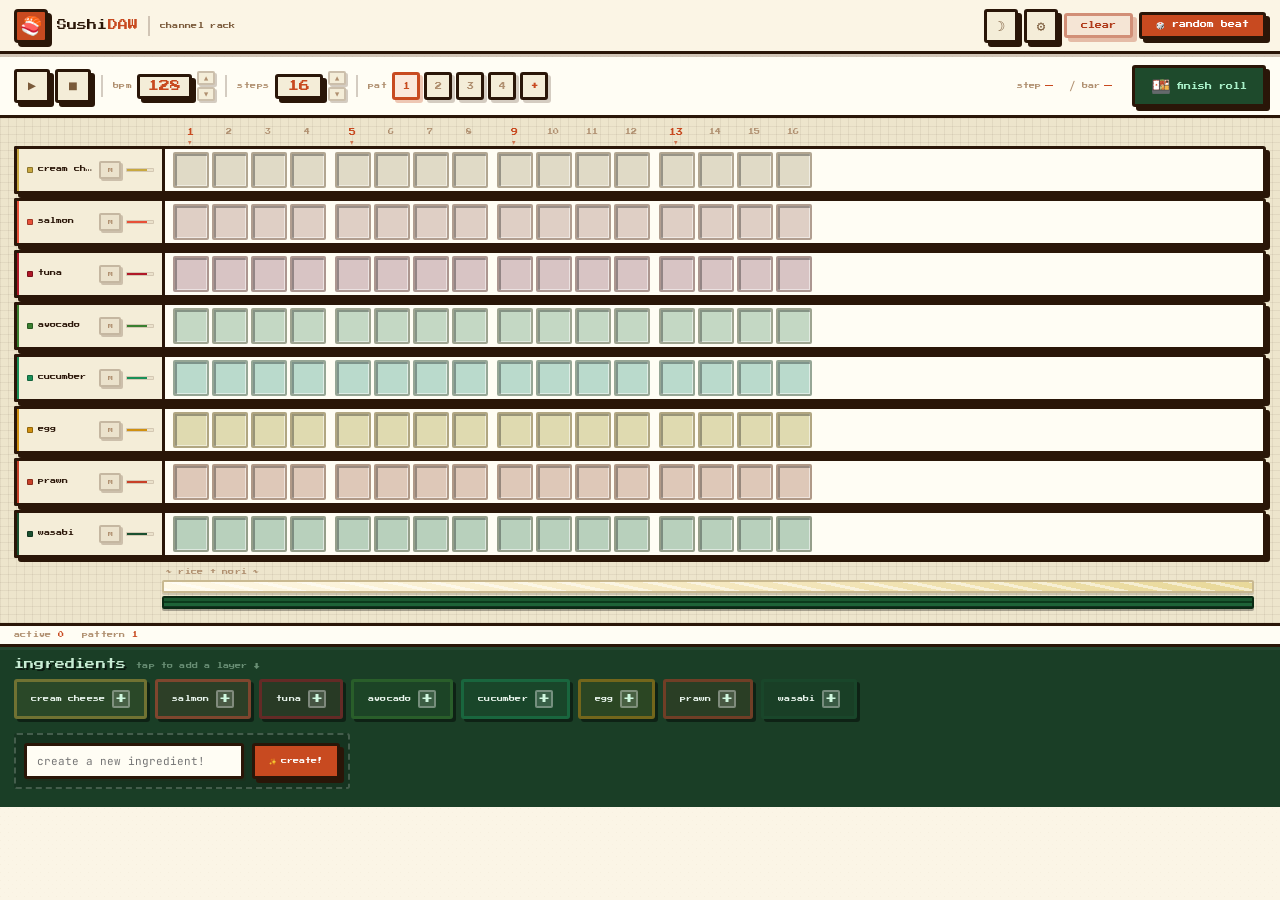
==== commit 3d1c0fd1: "implemented gemini api logic" ====
--- a/index.html
+++ b/index.html
@@ -1,6 +1,7 @@
 <!DOCTYPE html>
 <html lang="en" data-theme="light">
 <head>
+    <script src="env.js"></script>
     <meta charset="UTF-8"/>
     <meta name="viewport" content="width=device-width, initial-scale=1.0, maximum-scale=1.0"/>
     <title>SushiDAW</title>
--- a/css/base.css
+++ b/css/base.css
@@ -8,7 +8,6 @@
 
 :root {
   --font-pixel:   'Press Start 2P', monospace;
-  --font-display: 'Fraunces', serif;
   --font-mono:    'JetBrains Mono', monospace;
 }
 
@@ -252,7 +251,11 @@
   flex: 1;
   transition: background 0.3s;
 }
-.rack-scroll { min-width: 480px; }
+.rack-scroll {
+    min-width: 480px;
+    display: inline-block;
+    min-width: 100%;
+}
 
 .step-header { display: flex; padding-left: var(--label-w, 148px); margin-bottom: 4px; }
 .step-grp-h { display: flex; gap: 3px; }
@@ -394,10 +397,14 @@
 /* ════ SUSHI BASE under rack ════ */
 .rack-sushi-base {
   padding: 4px 0 14px;
+  display: inline-block;
+  min-width: 100%;
 }
 .rsb-inner {
   padding: 0 8px 0 var(--label-w, 148px);
-  display: flex; flex-direction: column; gap: 0;
+  display: flex;
+  flex-direction: column;
+  gap: 0;
 }
 .rsb-label {
   font-family: var(--font-pixel); font-size: 6px;
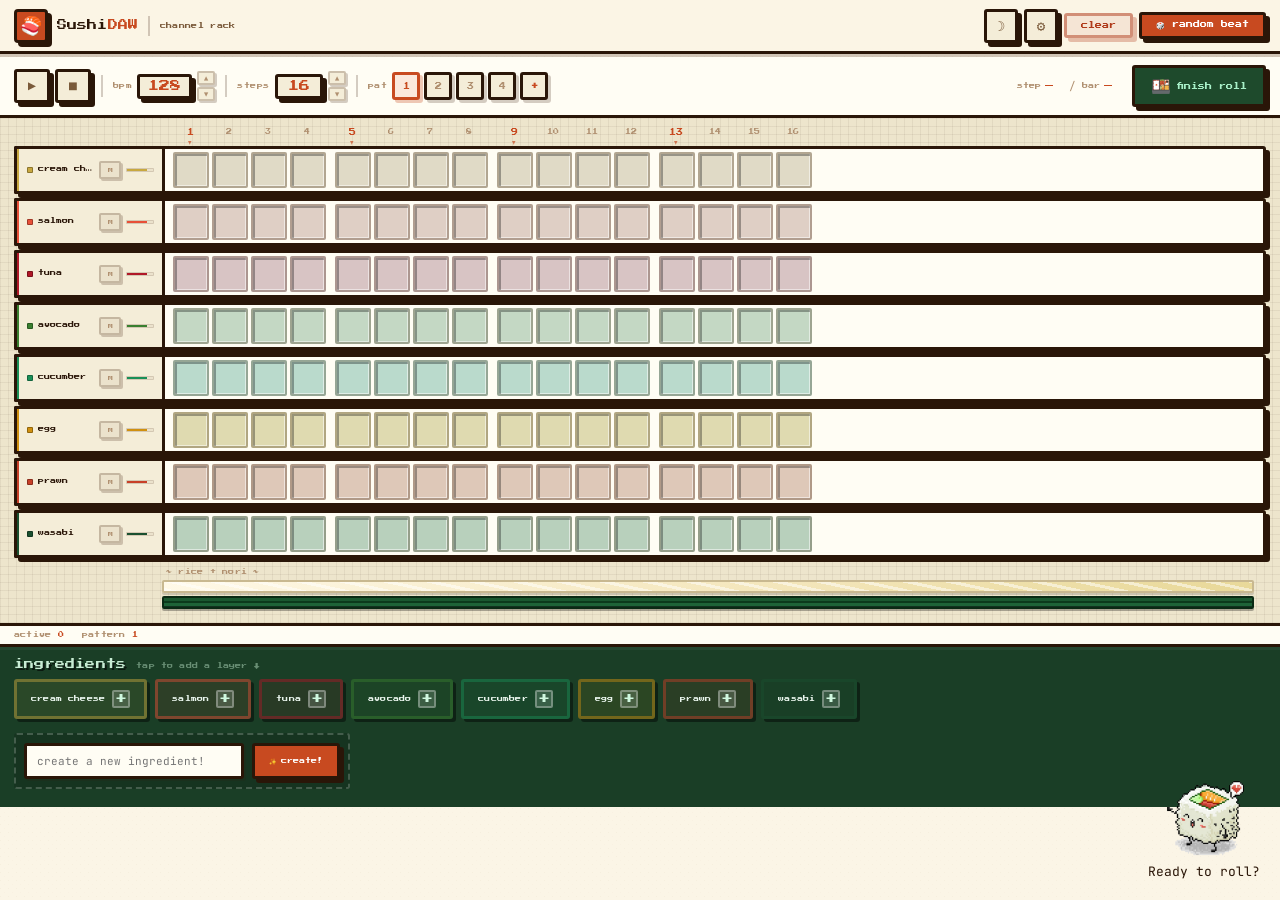
==== commit 834f8a75: "added mascot" ====
--- a/index.html
+++ b/index.html
@@ -156,9 +156,17 @@
     </div>
 </div>
 
+<div id="mascot-container" class="mascot-idle">
+    <div id="mascot-sprite"></div>
+    <div class="mascot-bubble" id="mascot-bubble">Ready to roll?</div>
+</div>
+
 <script src="js/audio.js"></script>
 <script src="js/gemini.js"></script>
 <script src="js/roll.js"></script>
 <script src="js/app.js"></script>
+
+
+
 </body>
 </html>
--- a/css/base.css
+++ b/css/base.css
@@ -223,6 +223,19 @@
 .tnudge:hover { background: var(--surface3); color: var(--ink); transform: translate(-1px,-1px); box-shadow: 3px 3px 0 var(--border2); }
 .tnudge:active { transform: translate(1px,1px); box-shadow: none; }
 
+/* The "Needle" Highlight */
+.cell.playing {
+    background-color: #fff !important; /* Flash white */
+    filter: brightness(1.5) saturate(1.2);
+    box-shadow: 0 0 15px white;
+    transform: scale(1.1);
+    z-index: 10;
+}
+
+.cell.playing-off {
+    background-color: rgba(255, 255, 255, 0.2) !important;
+    border: 1px solid white !important;
+}
 .pat-btns { display: flex; gap: 4px; }
 .pat-btn {
   width: 28px; height: 28px; border-radius: 3px;
@@ -426,6 +439,26 @@
     repeating-linear-gradient(180deg, #1A5830 0px, #1A5830 3px, #0C3A1C 3px, #0C3A1C 5px, #1E6438 5px, #1E6438 8px, #123220 8px, #123220 10px);
   border-color: #0A2A14;
   box-shadow: 0 2px 0 rgba(0,0,0,0.3);
+}
+
+#mascot-container {
+  position: fixed;
+  bottom: 20px;
+  right: 20px;
+  z-index: 500;
+  display: flex;
+  flex-direction: column;
+  align-items: center;
+  gap: 6px;
+  pointer-events: none;
+}
+
+#mascot-sprite {
+  width: 80px;
+  height: 80px;
+  background-size: contain;
+  background-repeat: no-repeat;
+  background-position: center;
 }
 
 /* ════ STATUS STRIP ════ */
@@ -587,6 +620,7 @@
 .done-btn:active { transform: translate(2px,2px); box-shadow: 1px 1px 0 var(--ink); }
 .hidden { display: none !important; }
 
+
 .cell.ghost[data-ch="0"] { background: rgba(232,216,154,0.20) !important; }
 .cell.ghost[data-ch="1"] { background: rgba(240,96,64,0.15) !important; }
 .cell.ghost[data-ch="2"] { background: rgba(200,32,64,0.15) !important; }
--- a/css/ingredients.css
+++ b/css/ingredients.css
@@ -55,12 +55,14 @@
 
 /* Avocado */
 .cell.on[data-ch="3"] {
-  background:
-    radial-gradient(circle 4px at 50% 52%, #5A3820 0%, #7A4A28 100%),
-    radial-gradient(ellipse 38% 55% at 50% 52%, #EEE098 0%, #CEC070 60%, transparent 100%),
-    radial-gradient(ellipse 82% 90% at 50% 52%, #68C858 0%, #48A838 55%, #2A6828 100%);
-  border-color: #286022 !important;
-  border-radius: 2px !important;
+  background-image: url('../resources/avocado.png');
+    background-size: cover;
+    background-position: center;
+    background-repeat: no-repeat;
+    border-color: #286022 !important;
+    border-radius: 2px !important;
+    background-blend-mode: multiply;
+    background-color: #3A8030;
 }
 
 /* Cucumber */
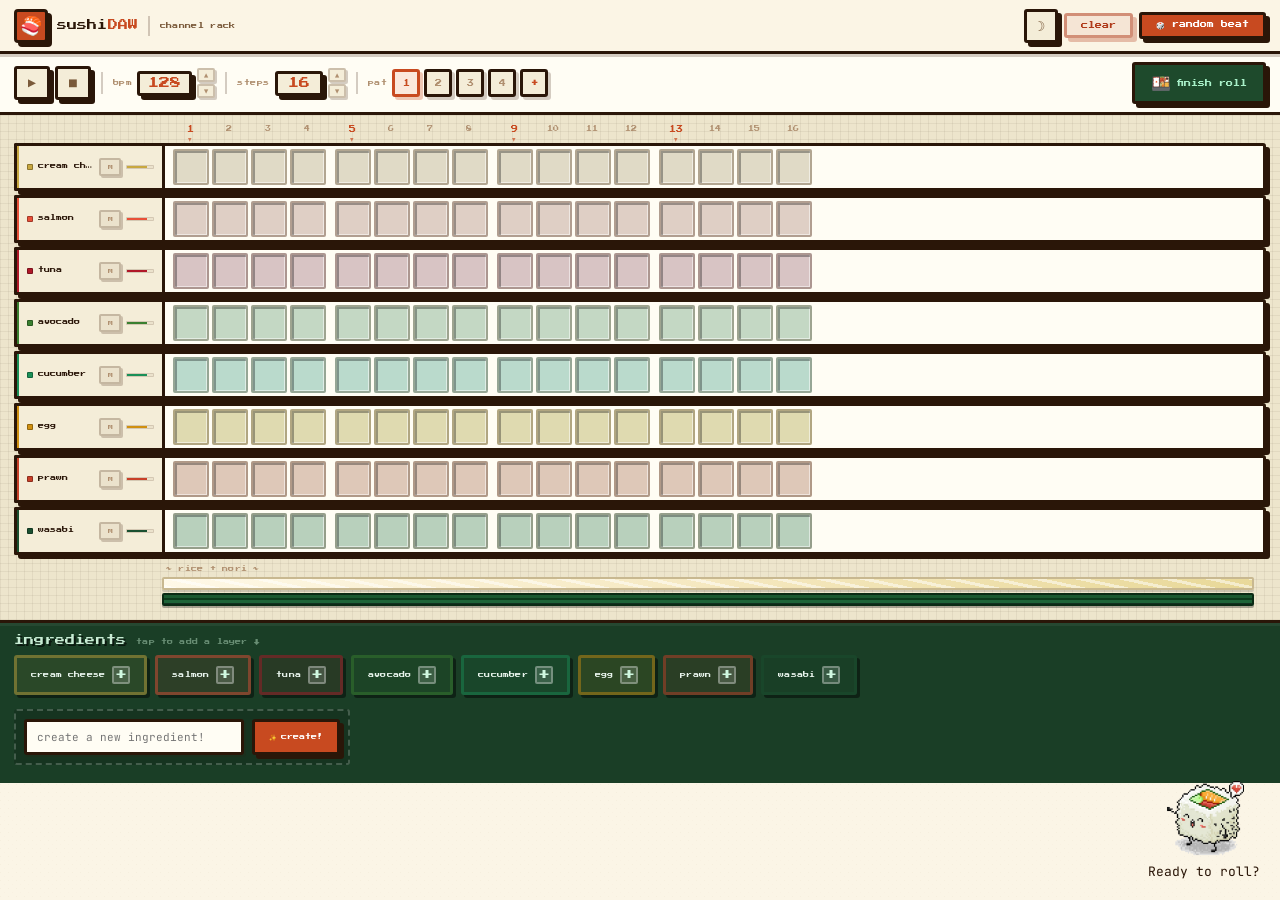
==== commit b6f0c1af: "modified index.html to remove settings and redundant features" ====
--- a/index.html
+++ b/index.html
@@ -17,13 +17,12 @@
 <header class="topbar">
     <div class="logo">
         <div class="logo-mark wobble-hover">🍣</div>
-        <span class="logo-word">Sushi<em>DAW</em></span>
+        <span class="logo-word">sushi<em>DAW</em></span>
     </div>
     <div class="topbar-divider"></div>
     <span class="topbar-sub">channel rack</span>
     <div class="topbar-right">
-        <button class="icon-pill wobble-hover" onclick="UI.toggleTheme()" title="Toggle theme"><span id="theme-icon">☽</span></button>
-        <button class="icon-pill wobble-hover" onclick="UI.toggleSettings()" title="Settings">⚙</button>
+        <button class="icon-pill wobble-hover" onclick="UI.toggleTheme()" title="toggle theme"><span id="theme-icon">☽</span></button>
         <button class="pill danger" onclick="App.clearAll()">clear</button>
         <button class="pill accent wobble-hover" onclick="App.randomise()">🎲 random beat</button>
     </div>
@@ -38,15 +37,6 @@
     <div class="piano-roll-grid-container">
         <div class="piano-keys-sidebar"></div>
         <div id="piano-roll-grid"></div>
-    </div>
-</div>
-
-<!-- ── Settings drawer (Gemini key lives here, no label) ── -->
-<div class="settings-drawer" id="settings-drawer" aria-hidden="true">
-    <div class="settings-inner">
-        <label class="settings-label">Gemini key</label>
-        <input class="settings-input" id="gemini-key" type="password" placeholder="AIza…" autocomplete="off" spellcheck="false"/>
-        <span class="settings-hint">✦ whispers beat ideas in the background</span>
     </div>
 </div>
 
@@ -80,13 +70,6 @@
         <div class="pat-btns" id="pat-btns"></div>
     </div>
     <div class="t-spacer"></div>
-    <div class="step-readout">
-        <span class="readout-label">step</span>
-        <span class="readout-val" id="r-step">—</span>
-        <span class="readout-sep">/</span>
-        <span class="readout-label">bar</span>
-        <span class="readout-val" id="r-bar">—</span>
-    </div>
     <!-- BIG FINISH BUTTON -->
     <button class="finish-btn" id="finish-btn" onclick="Roll.trigger()">
         <span class="finish-stamp">🍱</span> finish roll
@@ -108,15 +91,6 @@
                 </div>
             </div>
         </div>
-    </div>
-</div>
-
-<!-- ══ STATUS STRIP ══ -->
-<div class="status-strip">
-    <div class="status-item">active <span id="stat-active">0</span></div>
-    <div class="status-item">pattern <span id="stat-pat">1</span></div>
-    <div class="status-item gemini-pulse" id="gemini-indicator" style="display:none">
-        <span class="gem-dot">✦</span> suggestions — click ghost cells to accept
     </div>
 </div>
 
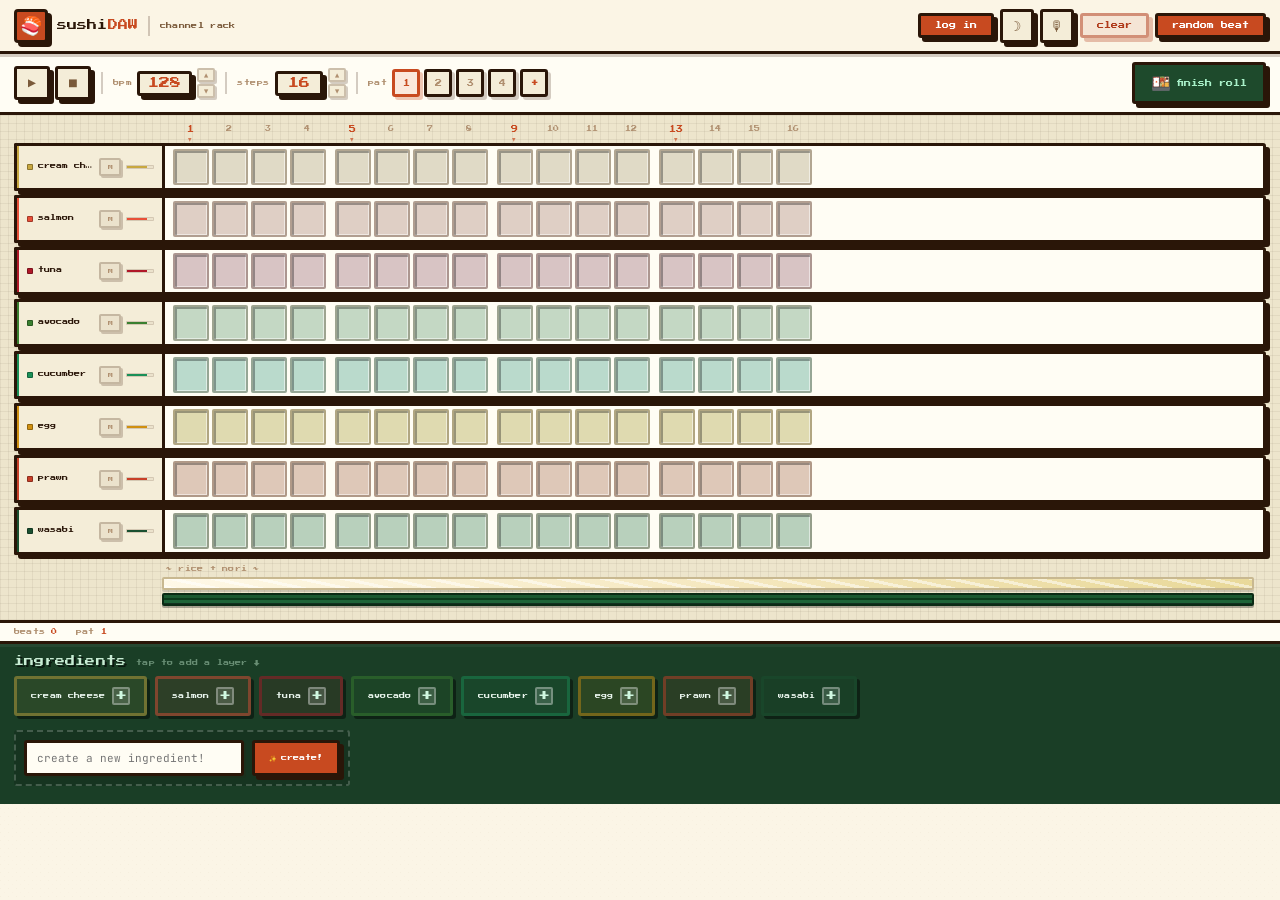
==== commit 57ffac5c: "added files to implement logging in logic" ====
--- a/index.html
+++ b/index.html
@@ -1,19 +1,19 @@
 <!DOCTYPE html>
 <html lang="en" data-theme="light">
 <head>
+    <script>window.SUSHIDAW_API = window.SUSHIDAW_API || 'http://localhost:3000/';</script>
+    <meta charset="UTF-8"/>
     <script src="env.js"></script>
-    <meta charset="UTF-8"/>
     <meta name="viewport" content="width=device-width, initial-scale=1.0, maximum-scale=1.0"/>
     <title>SushiDAW</title>
     <link rel="preconnect" href="https://fonts.googleapis.com"/>
-    <link href="https://fonts.googleapis.com/css2?family=Press+Start+2P&family=Fraunces:ital,opsz,wght@0,9..144,300;0,9..144,600;1,9..144,400&family=Caveat:wght@500;700&family=Instrument+Sans:wght@400;500;600&family=JetBrains+Mono:wght@400;500&display=swap" rel="stylesheet"/>
+    <link href="https://fonts.googleapis.com/css2?family=Press+Start+2P&family=Fraunces:ital,opsz,wght@0,9..144,300;0,9..144,600;1,9..144,400&family=JetBrains+Mono:wght@400;500&display=swap" rel="stylesheet"/>
     <link rel="stylesheet" href="css/base.css"/>
     <link rel="stylesheet" href="css/ingredients.css"/>
     <link rel="stylesheet" href="css/animations.css"/>
 </head>
 <body>
 
-<!-- ══ TOPBAR ══ -->
 <header class="topbar">
     <div class="logo">
         <div class="logo-mark wobble-hover">🍣</div>
@@ -22,13 +22,21 @@
     <div class="topbar-divider"></div>
     <span class="topbar-sub">channel rack</span>
     <div class="topbar-right">
+        <button id="login-btn" class="pill accent wobble-hover" onclick="window.location.href='login.html'" style="display:none">log in</button>
+        <div id="user-pill" class="user-pill" style="display:none">
+            <span id="user-pill-name"></span>
+            <button class="user-pill-logout" onclick="Auth.logout()" title="log out">✕</button>
+        </div>
         <button class="icon-pill wobble-hover" onclick="UI.toggleTheme()" title="toggle theme"><span id="theme-icon">☽</span></button>
-        <button class="pill danger" onclick="App.clearAll()">clear</button>
-        <button class="pill accent wobble-hover" onclick="App.randomise()">🎲 random beat</button>
+        <button class="icon-pill wobble-hover" id="save-btn"         onclick="UI.saveBeat()"         title="save beat"    style="display:none">💾</button>
+        <button class="icon-pill wobble-hover" id="beat-history-btn" onclick="UI.openBeatHistory()"  title="beat history" style="display:none">🎹</button>
+        <button class="icon-pill wobble-hover" id="history-btn"      onclick="UI.openHistory()"      title="roll history" style="display:none">📜</button>
+        <button class="icon-pill wobble-hover" onclick="ProducerTag.openPanel()" title="producer tag">🎙</button>
+        <button class="pill danger"  onclick="App.clearAll()">clear</button>
+        <button class="pill accent wobble-hover" onclick="App.randomise()">random beat</button>
     </div>
 </header>
 
-<!-- ══ SETTINGS DRAWER ══ -->
 <div id="piano-roll-overlay" class="hidden">
     <div class="piano-roll-header">
         <span>Ingredient Editor</span>
@@ -40,7 +48,6 @@
     </div>
 </div>
 
-<!-- ══ TRANSPORT ══ -->
 <div class="transport">
     <div class="tgroup">
         <button class="t-btn play-btn" id="btn-play" onclick="App.togglePlay()">▶</button>
@@ -51,8 +58,8 @@
         <span class="tparam">bpm</span>
         <div class="tnum" id="bpm-display">128</div>
         <div class="tnudge-col">
-            <button class="tnudge" id="bpm-up" onclick="App.nudgeBpm(1)">▲</button>
-            <button class="tnudge" id="bpm-dn" onclick="App.nudgeBpm(-1)">▼</button>
+            <button class="tnudge" onclick="App.nudgeBpm(1)">▲</button>
+            <button class="tnudge" onclick="App.nudgeBpm(-1)">▼</button>
         </div>
     </div>
     <div class="tdivider"></div>
@@ -70,18 +77,15 @@
         <div class="pat-btns" id="pat-btns"></div>
     </div>
     <div class="t-spacer"></div>
-    <!-- BIG FINISH BUTTON -->
-    <button class="finish-btn" id="finish-btn" onclick="Roll.trigger()">
+    <button class="finish-btn" id="finish-btn" onclick="App.triggerFinish()">
         <span class="finish-stamp">🍱</span> finish roll
     </button>
 </div>
 
-<!-- ══ RACK AREA ══ -->
 <div class="rack-area" id="rack-area">
     <div class="rack-scroll" id="rack-scroll">
         <div class="step-header" id="step-header"></div>
         <div class="rack" id="rack"></div>
-        <!-- Rice + Nori base sits directly under ingredients -->
         <div class="rack-sushi-base" aria-hidden="true">
             <div class="rsb-inner">
                 <div class="rsb-label">~ rice + nori ~</div>
@@ -94,7 +98,14 @@
     </div>
 </div>
 
-<!-- ══ INGREDIENT SHELF ══ -->
+<div class="status-strip">
+    <div class="status-item">beats <span id="stat-active">0</span></div>
+    <div class="status-item">pat <span id="stat-pat">1</span></div>
+    <div class="gemini-pulse" id="gemini-indicator" style="display:none">
+        <span class="gem-dot">✦</span> suggestions — click ghosts to accept
+    </div>
+</div>
+
 <div class="ingredient-shelf">
     <div class="shelf-heading">
         <span class="shelf-title">ingredients</span>
@@ -103,16 +114,16 @@
     <div class="shelf-pills" id="shelf-pills"></div>
     <div class="ai-ingredient-container">
         <div class="ai-input-wrapper">
-            <input type="text" id="ai-ing-input" class="settings-input ai-field" placeholder="create a new ingredient!" autocomplete="off">
-            <button class="pill accent ai-create-btn wobble-hover" onclick="GeminiSuggest.generateIngredient(document.getElementById('ai-ing-input').value)">
+            <input type="text" id="ai-ing-input" class="settings-input ai-field"
+                   placeholder="create a new ingredient!" autocomplete="off">
+            <button class="pill accent ai-create-btn wobble-hover"
+                    onclick="GeminiSuggest.generateIngredient(document.getElementById('ai-ing-input').value)">
                 <span>✨</span> create!
             </button>
         </div>
     </div>
-
 </div>
 
-<!-- ══ SUSHI ROLL MODAL ══ -->
 <div class="roll-overlay" id="roll-overlay">
     <div class="roll-modal" id="roll-modal">
         <div class="roll-modal-header">
@@ -130,17 +141,57 @@
     </div>
 </div>
 
-<div id="mascot-container" class="mascot-idle">
-    <div id="mascot-sprite"></div>
-    <div class="mascot-bubble" id="mascot-bubble">Ready to roll?</div>
+<div class="history-overlay" id="beat-history-overlay" style="display:none"
+     onclick="UI.closeBeatHistory(event)">
+    <div class="history-modal">
+        <div class="history-header">
+            <span class="history-title">🎹 your saved beats</span>
+            <button class="done-btn" onclick="UI.closeBeatHistory()">✕</button>
+        </div>
+        <div class="history-body" id="beat-history-body">
+            <div class="history-loading">loading...</div>
+        </div>
+    </div>
 </div>
 
+<div class="history-overlay" id="history-overlay" style="display:none"
+     onclick="UI.closeHistory(event)">
+    <div class="history-modal">
+        <div class="history-header">
+            <span class="history-title">📜 your roll history</span>
+            <button class="done-btn" onclick="UI.closeHistory()">✕</button>
+        </div>
+        <div class="history-body" id="history-body">
+            <div class="history-loading">loading...</div>
+        </div>
+    </div>
+</div>
+
+<div class="history-overlay" id="save-overlay" style="display:none"
+     onclick="UI.closeSave(event)">
+    <div class="history-modal" style="max-width:340px">
+        <div class="history-header">
+            <span class="history-title">💾 save beat</span>
+            <button class="done-btn" onclick="UI.closeSave()">✕</button>
+        </div>
+        <div style="padding:20px;display:flex;flex-direction:column;gap:12px">
+            <label style="font-family:var(--font-pixel);font-size:6px;color:var(--ink2);letter-spacing:0.06em">beat name</label>
+            <input id="save-name-input" class="settings-input" type="text"
+                   placeholder="untitled beat" style="width:100%"
+                   onkeydown="if(event.key==='Enter') UI.confirmSave()"/>
+            <button class="pill accent" onclick="UI.confirmSave()" style="width:100%;padding:10px">💾 save to cloud</button>
+            <div id="save-status" style="font-family:var(--font-pixel);font-size:6px;color:var(--ink3);text-align:center;min-height:14px"></div>
+        </div>
+    </div>
+</div>
+
+<script src="js/auth.js"></script>
 <script src="js/audio.js"></script>
 <script src="js/gemini.js"></script>
 <script src="js/roll.js"></script>
+<script src="js/db.js"></script>
+<script src="js/producer-tag.js"></script>
 <script src="js/app.js"></script>
-
-
 
 </body>
 </html>
--- a/css/base.css
+++ b/css/base.css
@@ -441,24 +441,59 @@
   box-shadow: 0 2px 0 rgba(0,0,0,0.3);
 }
 
+/* ── MASCOT ── */
 #mascot-container {
-  position: fixed;
-  bottom: 20px;
-  right: 20px;
-  z-index: 500;
-  display: flex;
-  flex-direction: column;
-  align-items: center;
-  gap: 6px;
-  pointer-events: none;
+    position: fixed;
+    bottom: 20px;
+    right: 20px;
+    z-index: 1000;
+    display: flex;
+    flex-direction: column;
+    align-items: center;
+    gap: 8px;
+    pointer-events: none;
+    
+    /* KEEPING YOUR HOVER ANIMATION HERE */
+    animation: mascotFloat 3s ease-in-out infinite;
 }
 
 #mascot-sprite {
-  width: 80px;
-  height: 80px;
-  background-size: contain;
-  background-repeat: no-repeat;
-  background-position: center;
+    width: 120px;
+    height: 120px;
+    background-size: contain;
+    background-repeat: no-repeat;
+    background-position: center;
+    background-image: url('../mascot_left.png'); /* Default */
+    pointer-events: auto;
+    cursor: help;
+}
+
+.mascot-bubble {
+    background: white;
+    border: 2px solid var(--ink);
+    padding: 8px 12px;
+    border-radius: 12px;
+    font-family: var(--font-pixel);
+    font-size: 8px;
+    max-width: 160px;
+    text-align: center;
+    box-shadow: 3px 3px 0 rgba(0,0,0,0.1);
+    
+    /* Visibility controlled by JS only */
+    opacity: 0;
+    transform: translateY(10px);
+    transition: opacity 0.8s ease, transform 0.8s ease;
+}
+
+/* The JS will toggle this class every 10 seconds */
+.mascot-bubble.show {
+    opacity: 1;
+    transform: translateY(0);
+}
+
+@keyframes mascotFloat {
+    0%, 100% { transform: translateY(0); }
+    50% { transform: translateY(-15px); }
 }
 
 /* ════ STATUS STRIP ════ */
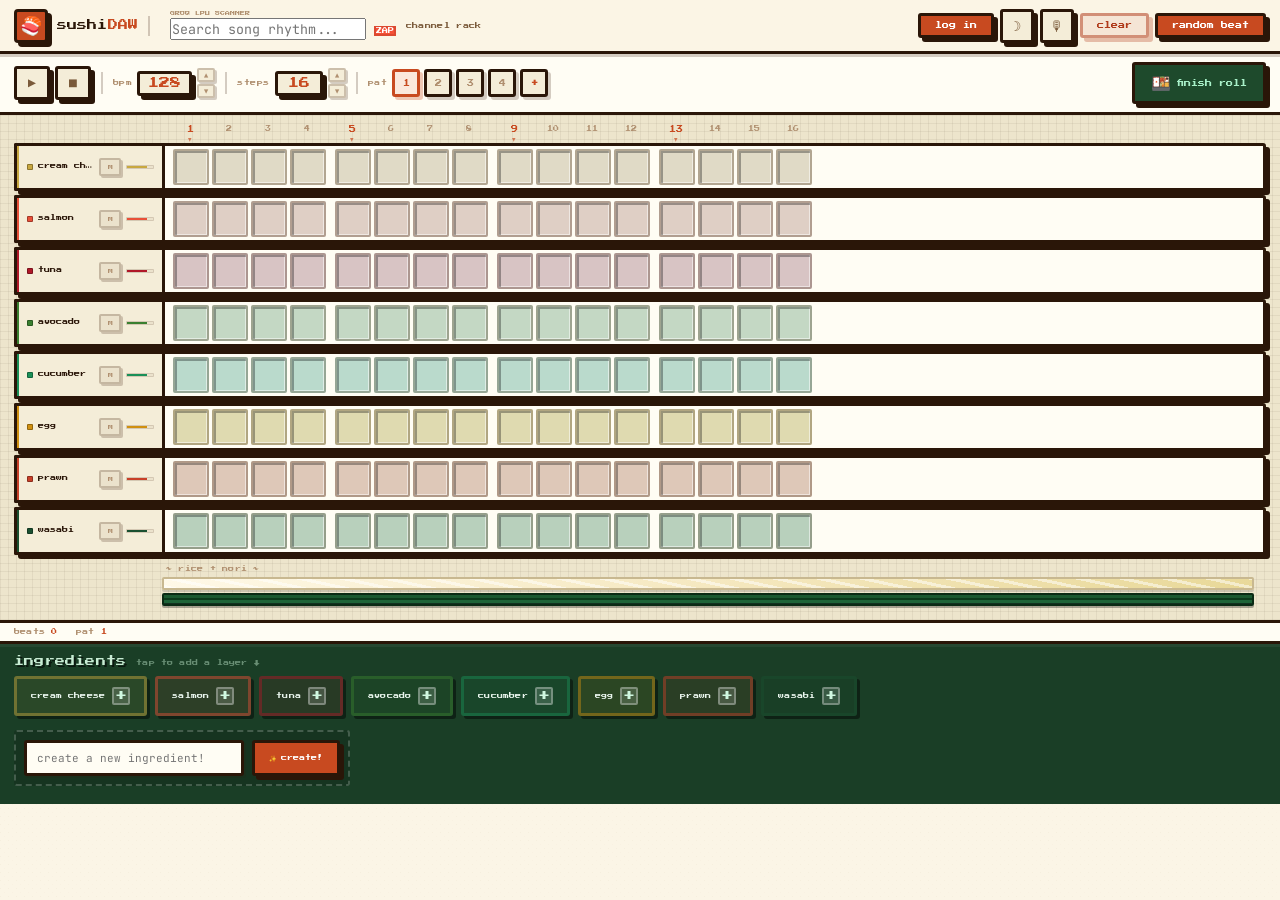
==== commit e5d92723: "added groq search functionality" ====
--- a/index.html
+++ b/index.html
@@ -20,6 +20,20 @@
         <span class="logo-word">sushi<em>DAW</em></span>
     </div>
     <div class="topbar-divider"></div>
+
+    <div class="groq-search-wrap">
+        <div class="groq-label">GROQ LPU SCANNER</div>
+        <div class="groq-input-group">
+            <input type="text" id="groq-query" 
+                placeholder="Search song rhythm..." 
+                onkeydown="if(event.key==='Enter') GroqEngine.fetchBeat()">
+            <button id="groq-btn" class="groq-btn" onclick="GroqEngine.fetchBeat()">
+                ZAP
+            </button>
+        </div>
+    </div>
+
+
     <span class="topbar-sub">channel rack</span>
     <div class="topbar-right">
         <button id="login-btn" class="pill accent wobble-hover" onclick="window.location.href='login.html'" style="display:none">log in</button>
@@ -192,6 +206,7 @@
 <script src="js/db.js"></script>
 <script src="js/producer-tag.js"></script>
 <script src="js/app.js"></script>
+<script src="js/groq.js"></script>
 
 </body>
 </html>
--- a/css/base.css
+++ b/css/base.css
@@ -318,7 +318,6 @@
   transition: background 0.3s;
 }
 .ch-dot { width: 6px; height: 6px; border-radius: 1px; flex-shrink: 0; border: 1px solid rgba(0,0,0,0.3); }
-.ch-emoji { font-size: 15px; flex-shrink: 0; line-height: 1; }
 .ch-name {
   font-family: var(--font-pixel); font-size: 6px;
   color: var(--ink); flex: 1;
@@ -441,59 +440,24 @@
   box-shadow: 0 2px 0 rgba(0,0,0,0.3);
 }
 
-/* ── MASCOT ── */
 #mascot-container {
-    position: fixed;
-    bottom: 20px;
-    right: 20px;
-    z-index: 1000;
-    display: flex;
-    flex-direction: column;
-    align-items: center;
-    gap: 8px;
-    pointer-events: none;
-    
-    /* KEEPING YOUR HOVER ANIMATION HERE */
-    animation: mascotFloat 3s ease-in-out infinite;
+  position: fixed;
+  bottom: 20px;
+  right: 20px;
+  z-index: 500;
+  display: flex;
+  flex-direction: column;
+  align-items: center;
+  gap: 6px;
+  pointer-events: none;
 }
 
 #mascot-sprite {
-    width: 120px;
-    height: 120px;
-    background-size: contain;
-    background-repeat: no-repeat;
-    background-position: center;
-    background-image: url('../mascot_left.png'); /* Default */
-    pointer-events: auto;
-    cursor: help;
-}
-
-.mascot-bubble {
-    background: white;
-    border: 2px solid var(--ink);
-    padding: 8px 12px;
-    border-radius: 12px;
-    font-family: var(--font-pixel);
-    font-size: 8px;
-    max-width: 160px;
-    text-align: center;
-    box-shadow: 3px 3px 0 rgba(0,0,0,0.1);
-    
-    /* Visibility controlled by JS only */
-    opacity: 0;
-    transform: translateY(10px);
-    transition: opacity 0.8s ease, transform 0.8s ease;
-}
-
-/* The JS will toggle this class every 10 seconds */
-.mascot-bubble.show {
-    opacity: 1;
-    transform: translateY(0);
-}
-
-@keyframes mascotFloat {
-    0%, 100% { transform: translateY(0); }
-    50% { transform: translateY(-15px); }
+  width: 80px;
+  height: 80px;
+  background-size: contain;
+  background-repeat: no-repeat;
+  background-position: center;
 }
 
 /* ════ STATUS STRIP ════ */
@@ -677,4 +641,286 @@
 @media (max-width: 420px) {
   :root { --label-w: 80px; }
   .ch-name { font-size: 5px; }
+}
+/* ════════════════════════════════════════
+   USER PILL  —  topbar auth display
+   ════════════════════════════════════════ */
+.user-pill {
+  display: flex;
+  align-items: center;
+  gap: 5px;
+  padding: 4px 10px 4px 12px;
+  border-radius: 3px;
+  border: var(--game-border);
+  background: var(--surface2);
+  box-shadow: var(--pixel-shadow);
+  font-family: var(--font-pixel);
+  font-size: 7px;
+  color: var(--ink2);
+  max-width: 130px;
+}
+.user-pill span {
+  overflow: hidden;
+  text-overflow: ellipsis;
+  white-space: nowrap;
+}
+.user-pill-logout {
+  width: 18px; height: 18px;
+  border-radius: 2px;
+  border: 2px solid var(--border2);
+  background: var(--surface3);
+  font-size: 9px; color: var(--ink3);
+  display: flex; align-items: center; justify-content: center;
+  flex-shrink: 0;
+  transition: all 0.08s;
+  box-shadow: 1px 1px 0 var(--border2);
+}
+.user-pill-logout:hover { background: rgba(160,30,30,0.2); color: #c03030; transform: translate(-1px,-1px); }
+
+/* ════════════════════════════════════════
+   HISTORY + SAVE MODALS
+   ════════════════════════════════════════ */
+.history-overlay {
+  position: fixed; inset: 0; z-index: 500;
+  background: rgba(20,10,4,0.80);
+  display: flex; align-items: center; justify-content: center;
+  padding: 16px;
+  animation: pageFadeIn 0.18s ease-out both;
+}
+.history-modal {
+  background: var(--surface);
+  border: 4px solid var(--ink);
+  border-radius: 4px;
+  box-shadow: 8px 8px 0 var(--ink);
+  width: 100%; max-width: 560px;
+  max-height: 85vh;
+  display: flex; flex-direction: column;
+  overflow: hidden;
+  animation: popIn 0.3s cubic-bezier(0.34,1.56,0.64,1) both;
+}
+@keyframes popIn {
+  from { opacity:0; transform: scale(0.85) translateY(12px); }
+  to   { opacity:1; transform: scale(1)    translateY(0);    }
+}
+
+.history-header {
+  background: var(--surface2);
+  border-bottom: 3px solid var(--border2);
+  padding: 12px 16px;
+  display: flex; align-items: center; justify-content: space-between;
+  flex-shrink: 0;
+}
+.history-title {
+  font-family: var(--font-pixel);
+  font-size: 9px; color: var(--ink);
+  letter-spacing: 0.02em;
+}
+
+.history-body {
+  overflow-y: auto;
+  padding: 14px;
+  display: flex;
+  flex-direction: column;
+  gap: 10px;
+  flex: 1;
+}
+.history-loading,
+.history-empty {
+  font-family: var(--font-pixel);
+  font-size: 8px; color: var(--ink3);
+  text-align: center;
+  padding: 30px 0;
+  line-height: 2;
+}
+
+/* ── Roll history card ── */
+.history-card {
+  display: flex;
+  align-items: center;
+  gap: 12px;
+  background: var(--surface2);
+  border: var(--game-border);
+  border-radius: 4px;
+  padding: 10px 12px;
+  box-shadow: 3px 3px 0 var(--border2);
+  position: relative;
+  transition: transform 0.08s, box-shadow 0.08s;
+}
+.history-card:hover { transform: translate(-1px,-1px); box-shadow: 4px 4px 0 var(--border2); }
+
+.hc-left { flex-shrink: 0; }
+.hc-thumb {
+  width: 54px; height: 54px;
+  border-radius: 3px;
+  border: 2px solid var(--border2);
+  object-fit: cover;
+  display: block;
+  image-rendering: pixelated;
+}
+.hc-thumb-placeholder {
+  width: 54px; height: 54px;
+  border-radius: 3px;
+  border: 2px solid var(--border2);
+  background: var(--surface3);
+  display: flex; align-items: center; justify-content: center;
+  font-size: 24px;
+}
+.hc-info {
+  flex: 1;
+  display: flex;
+  flex-direction: column;
+  gap: 3px;
+  min-width: 0;
+}
+.hc-name {
+  font-family: var(--font-pixel);
+  font-size: 7px; color: var(--ink);
+  white-space: nowrap; overflow: hidden; text-overflow: ellipsis;
+}
+.hc-rating {
+  font-size: 13px; color: #FFD242;
+  letter-spacing: -1px;
+  line-height: 1;
+}
+.hc-label {
+  font-family: var(--font-pixel);
+  font-size: 5px; color: var(--accent);
+  letter-spacing: 0.04em;
+}
+.hc-ings {
+  font-family: var(--font-mono);
+  font-size: 10px; color: var(--ink2);
+  white-space: nowrap; overflow: hidden; text-overflow: ellipsis;
+}
+.hc-date {
+  font-family: var(--font-pixel);
+  font-size: 5px; color: var(--ink3);
+}
+.hc-delete {
+  position: absolute; top: 8px; right: 8px;
+  width: 20px; height: 20px;
+  border-radius: 2px;
+  border: 2px solid var(--border2);
+  background: var(--surface3);
+  font-size: 9px; color: var(--ink3);
+  display: flex; align-items: center; justify-content: center;
+  transition: all 0.08s;
+  box-shadow: 1px 1px 0 var(--border2);
+}
+.hc-delete:hover { background: rgba(160,30,30,0.2); color: #c03030; border-color: rgba(160,30,30,0.4); }
+
+/* ════════════════════════════════════════
+   PRODUCER TAG PANEL
+   ════════════════════════════════════════ */
+.tag-panel {
+  position: fixed;
+  bottom: 80px; right: 16px;
+  z-index: 600;
+  width: 300px;
+  background: var(--surface);
+  border: 4px solid var(--ink);
+  border-radius: 4px;
+  box-shadow: 8px 8px 0 var(--ink);
+  overflow: hidden;
+  animation: popIn 0.25s cubic-bezier(0.34,1.56,0.64,1) both;
+}
+.tag-panel-header {
+  background: var(--surface2);
+  border-bottom: 3px solid var(--border2);
+  padding: 10px 14px;
+  display: flex; align-items: center; justify-content: space-between;
+}
+.tag-panel-title {
+  font-family: var(--font-pixel);
+  font-size: 8px; color: var(--ink);
+}
+.tag-panel-close {
+  width: 22px; height: 22px;
+  border-radius: 2px;
+  border: 2px solid var(--border2);
+  background: var(--surface3);
+  font-size: 10px; color: var(--ink3);
+  display: flex; align-items: center; justify-content: center;
+  transition: all 0.08s;
+}
+.tag-panel-close:hover { background: rgba(160,30,30,0.2); color: #c03030; }
+.tag-panel-body {
+  padding: 14px;
+  display: flex; flex-direction: column;
+}
+.tag-label {
+  display: block;
+  font-family: var(--font-pixel);
+  font-size: 6px; color: var(--ink2);
+  margin-bottom: 5px;
+  letter-spacing: 0.06em;
+}
+
+/* Voice selector */
+.tag-voices {
+  display: flex; flex-direction: column; gap: 5px;
+}
+.tag-voice {
+  display: flex; justify-content: space-between; align-items: center;
+  padding: 7px 10px;
+  border-radius: 3px;
+  border: 2px solid var(--border2);
+  background: var(--surface2);
+  cursor: pointer;
+  transition: all 0.08s;
+  box-shadow: 2px 2px 0 var(--border2);
+}
+.tag-voice:hover  { background: var(--surface3); transform: translate(-1px,-1px); box-shadow: 3px 3px 0 var(--border2); }
+.tag-voice.active { border-color: var(--accent); background: var(--accent-soft); box-shadow: 2px 2px 0 var(--accent-border); }
+.tag-voice-name  { font-family: var(--font-pixel); font-size: 6px; color: var(--ink); }
+.tag-voice-style { font-family: var(--font-mono); font-size: 9px; color: var(--ink3); }
+
+/* Play-on buttons */
+.tag-play-opts { display: flex; gap: 5px; flex-wrap: wrap; }
+.tag-opt-btn {
+  font-family: var(--font-pixel); font-size: 6px;
+  padding: 6px 10px; border-radius: 3px;
+  border: var(--game-border);
+  background: var(--surface2); color: var(--ink2);
+  box-shadow: 2px 2px 0 var(--border2);
+  cursor: pointer; transition: all 0.08s;
+}
+.tag-opt-btn:hover  { background: var(--surface3); transform: translate(-1px,-1px); box-shadow: 3px 3px 0 var(--border2); }
+.tag-opt-btn.active { background: var(--accent); color: #fff; border-color: var(--ink); box-shadow: 2px 2px 0 var(--ink); }
+
+.tag-status {
+  font-family: var(--font-pixel);
+  font-size: 6px; color: var(--accent);
+  min-height: 14px; margin-top: 6px;
+  text-align: center;
+}
+
+/* ── Mascot (existing, ensure it doesn't clash) ── */
+#mascot-container {
+  position: fixed;
+  bottom: 20px; left: 20px;
+  z-index: 400;
+  pointer-events: none;
+}
+
+.groq-search-wrap {
+    display: flex;
+    flex-direction: column;
+    gap: 2px;
+    margin-left: 10px;
+}
+
+.groq-label {
+    font-family: var(--font-pixel);
+    font-size: 5px;
+    color: var(--ink3);
+}
+
+.groq-btn {
+    background: #f55036; /* Groq brand-ish orange/red */
+    color: white;
+    font-family: var(--font-pixel);
+    font-size: 6px;
+    border: 2px solid var(--border);
+    cursor: pointer;
 }
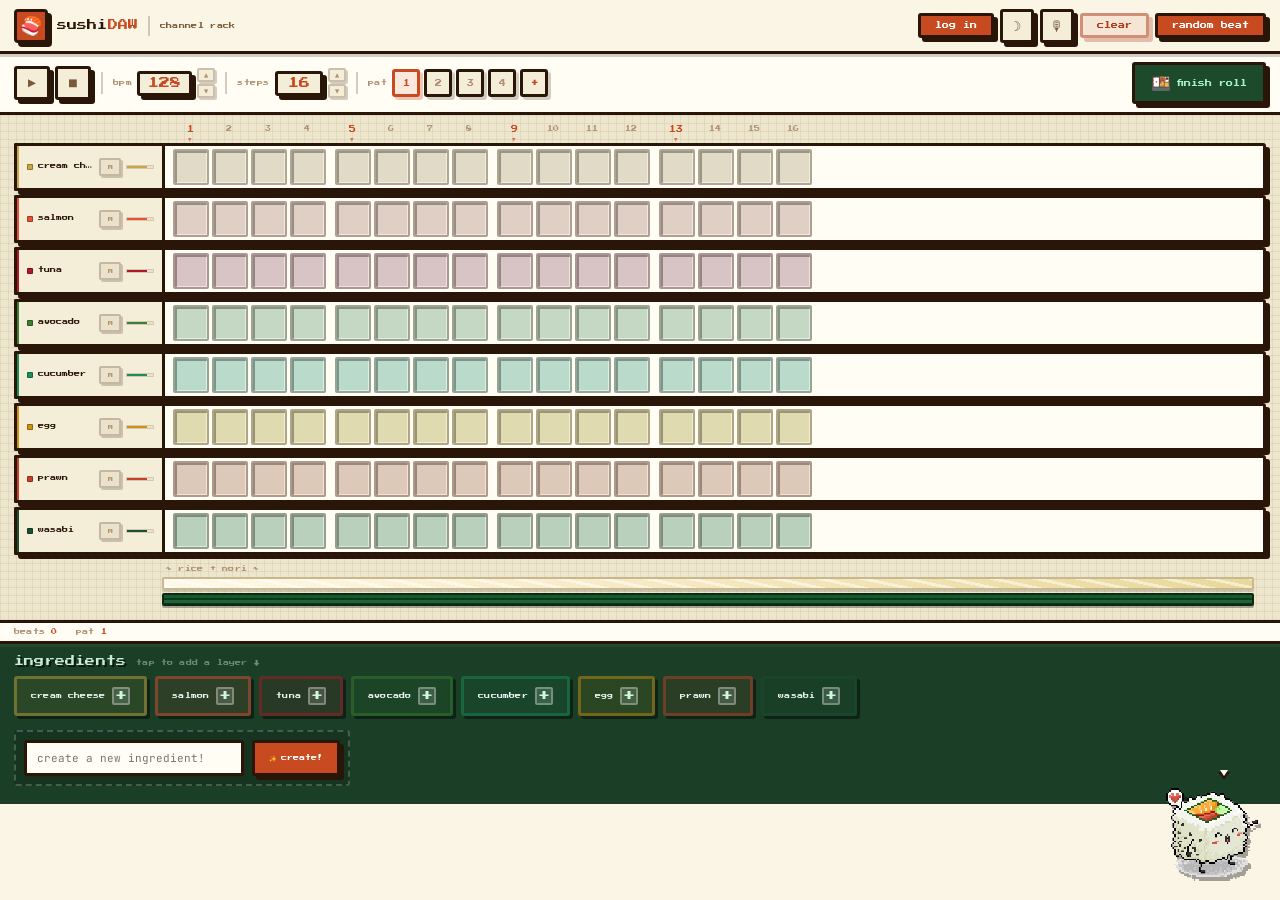
==== commit 185a832a: "added mascot logic" ====
--- a/index.html
+++ b/index.html
@@ -20,20 +20,6 @@
         <span class="logo-word">sushi<em>DAW</em></span>
     </div>
     <div class="topbar-divider"></div>
-
-    <div class="groq-search-wrap">
-        <div class="groq-label">GROQ LPU SCANNER</div>
-        <div class="groq-input-group">
-            <input type="text" id="groq-query" 
-                placeholder="Search song rhythm..." 
-                onkeydown="if(event.key==='Enter') GroqEngine.fetchBeat()">
-            <button id="groq-btn" class="groq-btn" onclick="GroqEngine.fetchBeat()">
-                ZAP
-            </button>
-        </div>
-    </div>
-
-
     <span class="topbar-sub">channel rack</span>
     <div class="topbar-right">
         <button id="login-btn" class="pill accent wobble-hover" onclick="window.location.href='login.html'" style="display:none">log in</button>
@@ -205,8 +191,8 @@
 <script src="js/roll.js"></script>
 <script src="js/db.js"></script>
 <script src="js/producer-tag.js"></script>
+<script src="js/mascot.js"></script>
 <script src="js/app.js"></script>
-<script src="js/groq.js"></script>
 
 </body>
 </html>
--- a/css/base.css
+++ b/css/base.css
@@ -440,25 +440,7 @@
   box-shadow: 0 2px 0 rgba(0,0,0,0.3);
 }
 
-#mascot-container {
-  position: fixed;
-  bottom: 20px;
-  right: 20px;
-  z-index: 500;
-  display: flex;
-  flex-direction: column;
-  align-items: center;
-  gap: 6px;
-  pointer-events: none;
-}
-
-#mascot-sprite {
-  width: 80px;
-  height: 80px;
-  background-size: contain;
-  background-repeat: no-repeat;
-  background-position: center;
-}
+
 
 /* ════ STATUS STRIP ════ */
 .status-strip {
@@ -903,24 +885,154 @@
   pointer-events: none;
 }
 
-.groq-search-wrap {
-    display: flex;
-    flex-direction: column;
-    gap: 2px;
-    margin-left: 10px;
-}
-
-.groq-label {
-    font-family: var(--font-pixel);
-    font-size: 5px;
-    color: var(--ink3);
-}
-
-.groq-btn {
-    background: #f55036; /* Groq brand-ish orange/red */
-    color: white;
-    font-family: var(--font-pixel);
-    font-size: 6px;
-    border: 2px solid var(--border);
-    cursor: pointer;
+/* ════════════════════════════════════════
+   MASCOT  —  Pixel art sushi roll character
+   Bottom-right corner, speech bubbles
+   ════════════════════════════════════════ */
+
+.mascot-container {
+  position: fixed;
+  bottom: 18px;
+  right: 18px;
+  z-index: 900;
+  display: flex;
+  flex-direction: column;
+  align-items: flex-end;
+  gap: 0;
+  cursor: pointer;
+  user-select: none;
+  /* Default float */
+  animation: mascotFloat 3s ease-in-out infinite;
+}
+
+/* ── Mascot image ── */
+.mascot-img {
+  width: 96px;
+  height: 96px;
+  object-fit: contain;
+  image-rendering: pixelated;
+  image-rendering: crisp-edges;
+  display: block;
+  filter: drop-shadow(3px 4px 0 rgba(0,0,0,0.35));
+  transition: transform 0.15s;
+}
+.mascot-container:hover .mascot-img {
+  transform: scale(1.06) rotate(-2deg);
+}
+
+/* ── Bounce animation class ── */
+.mascot-bounce {
+  animation: mascotBounce 0.45s cubic-bezier(0.34,1.56,0.64,1) both !important;
+}
+
+/* ── Speech bubble wrapper ── */
+.mascot-bubble-wrap {
+  position: relative;
+  margin-right: 12px;
+  margin-bottom: 2px;
+  display: flex;
+  flex-direction: column;
+  align-items: flex-end;
+}
+
+/* ── Speech bubble ── */
+.mascot-bubble {
+  font-family: var(--font-pixel);
+  font-size: 7px;
+  line-height: 1.6;
+  color: var(--ink);
+  background: var(--surface);
+  border: 3px solid var(--ink);
+  border-radius: 4px;
+  padding: 7px 10px;
+  max-width: 150px;
+  text-align: center;
+  box-shadow: 3px 3px 0 var(--ink);
+  white-space: nowrap;
+
+  /* Hidden by default */
+  opacity: 0;
+  transform: translateY(6px) scale(0.9);
+  pointer-events: none;
+  transition: none;
+}
+.mascot-bubble.show {
+  animation: bubblePop 0.22s cubic-bezier(0.34,1.56,0.64,1) forwards;
+}
+.mascot-bubble.hide {
+  animation: bubbleFade 0.25s ease-in forwards;
+}
+
+/* ── Bubble tail (pixel triangle pointing down-right) ── */
+.mascot-bubble-tail {
+  width: 10px;
+  height: 10px;
+  margin-right: 22px;
+  position: relative;
+}
+.mascot-bubble-tail::before {
+  content: '';
+  position: absolute;
+  top: 0; left: 0;
+  width: 0; height: 0;
+  border-left: 6px solid transparent;
+  border-right: 6px solid transparent;
+  border-top: 8px solid var(--ink);
+}
+.mascot-bubble-tail::after {
+  content: '';
+  position: absolute;
+  top: -2px; left: 2px;
+  width: 0; height: 0;
+  border-left: 4px solid transparent;
+  border-right: 4px solid transparent;
+  border-top: 6px solid var(--surface);
+}
+
+/* ── State-specific float speeds ── */
+.mascot-idle   { animation: mascotFloat 3.2s ease-in-out infinite; }
+.mascot-playing { animation: mascotDance 0.55s ease-in-out infinite; }
+.mascot-finish  { animation: mascotSpin 0.6s ease-in-out 3; }
+.mascot-roll_done { animation: mascotFloat 2s ease-in-out infinite; }
+
+/* ── Keyframes ── */
+@keyframes mascotFloat {
+  0%,100% { transform: translateY(0px);   }
+  50%      { transform: translateY(-7px);  }
+}
+
+@keyframes mascotDance {
+  0%,100% { transform: translateY(0)    rotate(-4deg) scale(1);    }
+  25%      { transform: translateY(-8px) rotate(3deg)  scale(1.04); }
+  75%      { transform: translateY(-4px) rotate(-2deg) scale(1.02); }
+}
+
+@keyframes mascotBounce {
+  0%   { transform: scale(1)    translateY(0);    }
+  30%  { transform: scale(1.18) translateY(-12px); }
+  60%  { transform: scale(0.94) translateY(0);    }
+  80%  { transform: scale(1.06) translateY(-4px); }
+  100% { transform: scale(1)    translateY(0);    }
+}
+
+@keyframes mascotSpin {
+  0%   { transform: rotate(0deg)   scale(1);    }
+  25%  { transform: rotate(-12deg) scale(1.1);  }
+  75%  { transform: rotate(12deg)  scale(1.1);  }
+  100% { transform: rotate(0deg)   scale(1);    }
+}
+
+@keyframes bubblePop {
+  from { opacity:0; transform: translateY(8px) scale(0.85); }
+  to   { opacity:1; transform: translateY(0)   scale(1);    }
+}
+
+@keyframes bubbleFade {
+  from { opacity:1; transform: translateY(0)   scale(1);    }
+  to   { opacity:0; transform: translateY(-4px) scale(0.92); }
+}
+
+/* ── Dark theme adjustments ── */
+[data-theme="dark"] .mascot-img {
+  filter: drop-shadow(3px 4px 0 rgba(0,0,0,0.6));
 }
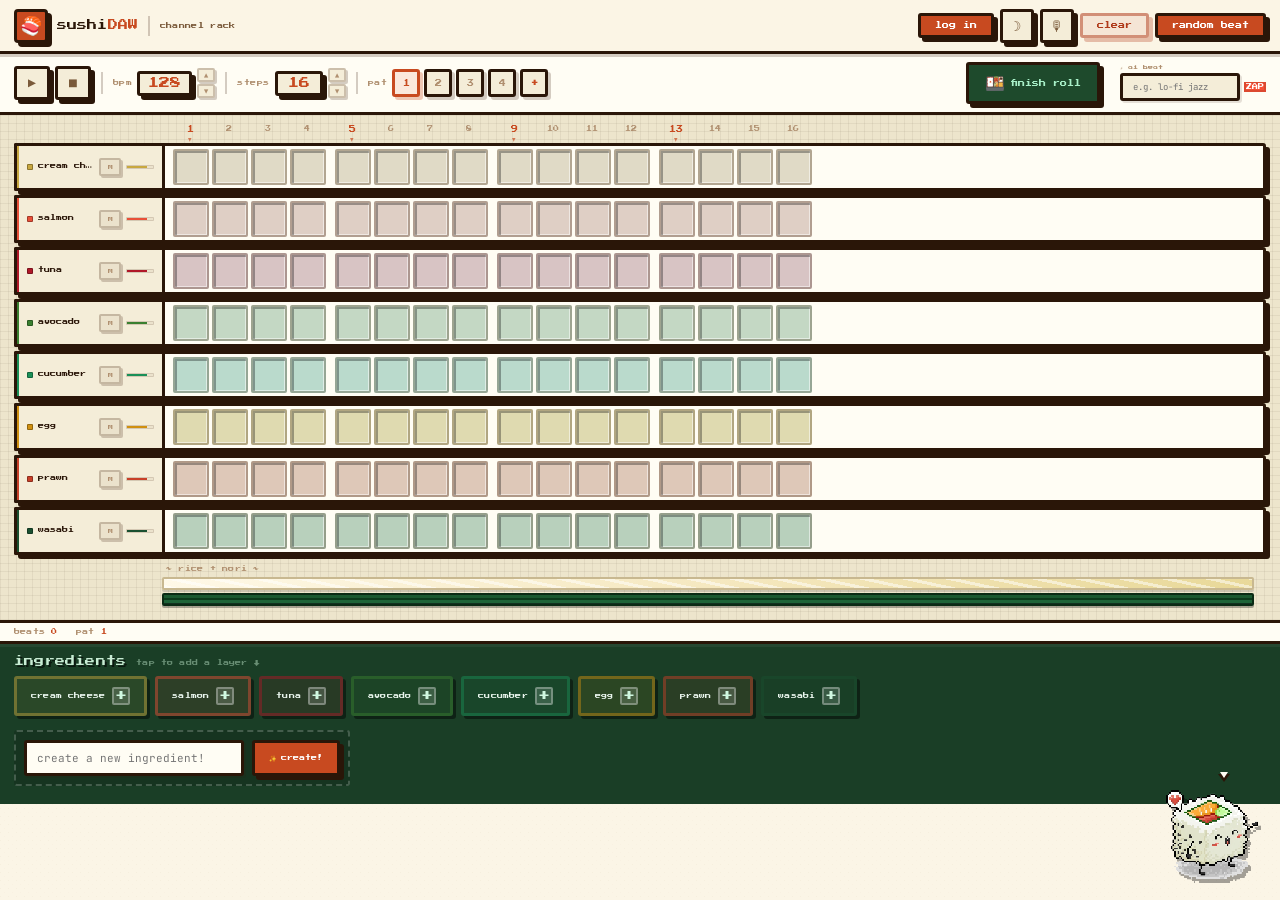
==== commit 5f75dbcf: "added mascot logic" ====
--- a/index.html
+++ b/index.html
@@ -80,6 +80,16 @@
     <button class="finish-btn" id="finish-btn" onclick="App.triggerFinish()">
         <span class="finish-stamp">🍱</span> finish roll
     </button>
+    <div class="groq-search-wrap">
+        <span class="groq-label">⚡ ai beat</span>
+        <div style="display:flex;gap:4px;align-items:center">
+            <input id="groq-query" class="settings-input"
+                   type="text" placeholder="e.g. lo-fi jazz"
+                   style="width:120px;height:28px;font-size:9px"
+                   onkeydown="if(event.key==='Enter') GroqEngine.fetchBeat()"/>
+            <button id="groq-btn" class="groq-btn" onclick="GroqEngine.fetchBeat()">ZAP</button>
+        </div>
+    </div>
 </div>
 
 <div class="rack-area" id="rack-area">
@@ -192,6 +202,7 @@
 <script src="js/db.js"></script>
 <script src="js/producer-tag.js"></script>
 <script src="js/mascot.js"></script>
+<script src="js/groq.js"></script>
 <script src="js/app.js"></script>
 
 </body>
--- a/css/base.css
+++ b/css/base.css
@@ -877,16 +877,11 @@
   text-align: center;
 }
 
-/* ── Mascot (existing, ensure it doesn't clash) ── */
-#mascot-container {
-  position: fixed;
-  bottom: 20px; left: 20px;
-  z-index: 400;
-  pointer-events: none;
-}
+
+
 
 /* ════════════════════════════════════════
-   MASCOT  —  Pixel art sushi roll character
+   MASCOT — Pixel art sushi roll character
    Bottom-right corner, speech bubbles
    ════════════════════════════════════════ */
 
@@ -901,11 +896,9 @@
   gap: 0;
   cursor: pointer;
   user-select: none;
-  /* Default float */
-  animation: mascotFloat 3s ease-in-out infinite;
-}
-
-/* ── Mascot image ── */
+  animation: mascotFloat 3.2s ease-in-out infinite;
+}
+
 .mascot-img {
   width: 96px;
   height: 96px;
@@ -920,12 +913,12 @@
   transform: scale(1.06) rotate(-2deg);
 }
 
-/* ── Bounce animation class ── */
+/* Bounce class toggled by JS */
 .mascot-bounce {
   animation: mascotBounce 0.45s cubic-bezier(0.34,1.56,0.64,1) both !important;
 }
 
-/* ── Speech bubble wrapper ── */
+/* Speech bubble wrapper sits above the image */
 .mascot-bubble-wrap {
   position: relative;
   margin-right: 12px;
@@ -935,7 +928,6 @@
   align-items: flex-end;
 }
 
-/* ── Speech bubble ── */
 .mascot-bubble {
   font-family: var(--font-pixel);
   font-size: 7px;
@@ -949,12 +941,10 @@
   text-align: center;
   box-shadow: 3px 3px 0 var(--ink);
   white-space: nowrap;
-
-  /* Hidden by default */
+  /* hidden by default */
   opacity: 0;
   transform: translateY(6px) scale(0.9);
   pointer-events: none;
-  transition: none;
 }
 .mascot-bubble.show {
   animation: bubblePop 0.22s cubic-bezier(0.34,1.56,0.64,1) forwards;
@@ -963,7 +953,7 @@
   animation: bubbleFade 0.25s ease-in forwards;
 }
 
-/* ── Bubble tail (pixel triangle pointing down-right) ── */
+/* Pixel tail pointing down toward the mascot */
 .mascot-bubble-tail {
   width: 10px;
   height: 10px;
@@ -989,50 +979,66 @@
   border-top: 6px solid var(--surface);
 }
 
-/* ── State-specific float speeds ── */
-.mascot-idle   { animation: mascotFloat 3.2s ease-in-out infinite; }
-.mascot-playing { animation: mascotDance 0.55s ease-in-out infinite; }
-.mascot-finish  { animation: mascotSpin 0.6s ease-in-out 3; }
-.mascot-roll_done { animation: mascotFloat 2s ease-in-out infinite; }
-
-/* ── Keyframes ── */
+/* State-specific animations */
+.mascot-idle    { animation: mascotFloat  3.2s ease-in-out infinite; }
+.mascot-playing { animation: mascotDance  0.55s ease-in-out infinite; }
+.mascot-finish  { animation: mascotSpin   0.6s ease-in-out 3;        }
+.mascot-roll_done { animation: mascotFloat 2s ease-in-out infinite;  }
+
 @keyframes mascotFloat {
-  0%,100% { transform: translateY(0px);   }
-  50%      { transform: translateY(-7px);  }
-}
-
+  0%,100% { transform: translateY(0px);  }
+  50%      { transform: translateY(-7px); }
+}
 @keyframes mascotDance {
   0%,100% { transform: translateY(0)    rotate(-4deg) scale(1);    }
   25%      { transform: translateY(-8px) rotate(3deg)  scale(1.04); }
   75%      { transform: translateY(-4px) rotate(-2deg) scale(1.02); }
 }
-
 @keyframes mascotBounce {
-  0%   { transform: scale(1)    translateY(0);    }
+  0%   { transform: scale(1)    translateY(0);     }
   30%  { transform: scale(1.18) translateY(-12px); }
-  60%  { transform: scale(0.94) translateY(0);    }
-  80%  { transform: scale(1.06) translateY(-4px); }
-  100% { transform: scale(1)    translateY(0);    }
-}
-
+  60%  { transform: scale(0.94) translateY(0);     }
+  80%  { transform: scale(1.06) translateY(-4px);  }
+  100% { transform: scale(1)    translateY(0);     }
+}
 @keyframes mascotSpin {
-  0%   { transform: rotate(0deg)   scale(1);    }
-  25%  { transform: rotate(-12deg) scale(1.1);  }
-  75%  { transform: rotate(12deg)  scale(1.1);  }
-  100% { transform: rotate(0deg)   scale(1);    }
-}
-
+  0%   { transform: rotate(0deg)   scale(1);   }
+  25%  { transform: rotate(-12deg) scale(1.1); }
+  75%  { transform: rotate(12deg)  scale(1.1); }
+  100% { transform: rotate(0deg)   scale(1);   }
+}
 @keyframes bubblePop {
-  from { opacity:0; transform: translateY(8px) scale(0.85); }
-  to   { opacity:1; transform: translateY(0)   scale(1);    }
-}
-
+  from { opacity:0; transform: translateY(8px)  scale(0.85); }
+  to   { opacity:1; transform: translateY(0)    scale(1);    }
+}
 @keyframes bubbleFade {
-  from { opacity:1; transform: translateY(0)   scale(1);    }
+  from { opacity:1; transform: translateY(0)    scale(1);    }
   to   { opacity:0; transform: translateY(-4px) scale(0.92); }
 }
 
-/* ── Dark theme adjustments ── */
 [data-theme="dark"] .mascot-img {
-  filter: drop-shadow(3px 4px 0 rgba(0,0,0,0.6));
+  filter: drop-shadow(3px 4px 0 rgba(0,0,0,0.65));
+}
+
+
+.groq-search-wrap {
+    display: flex;
+    flex-direction: column;
+    gap: 2px;
+    margin-left: 10px;
+}
+
+.groq-label {
+    font-family: var(--font-pixel);
+    font-size: 5px;
+    color: var(--ink3);
+}
+
+.groq-btn {
+    background: #f55036; /* Groq brand-ish orange/red */
+    color: white;
+    font-family: var(--font-pixel);
+    font-size: 6px;
+    border: 2px solid var(--border);
+    cursor: pointer;
 }
